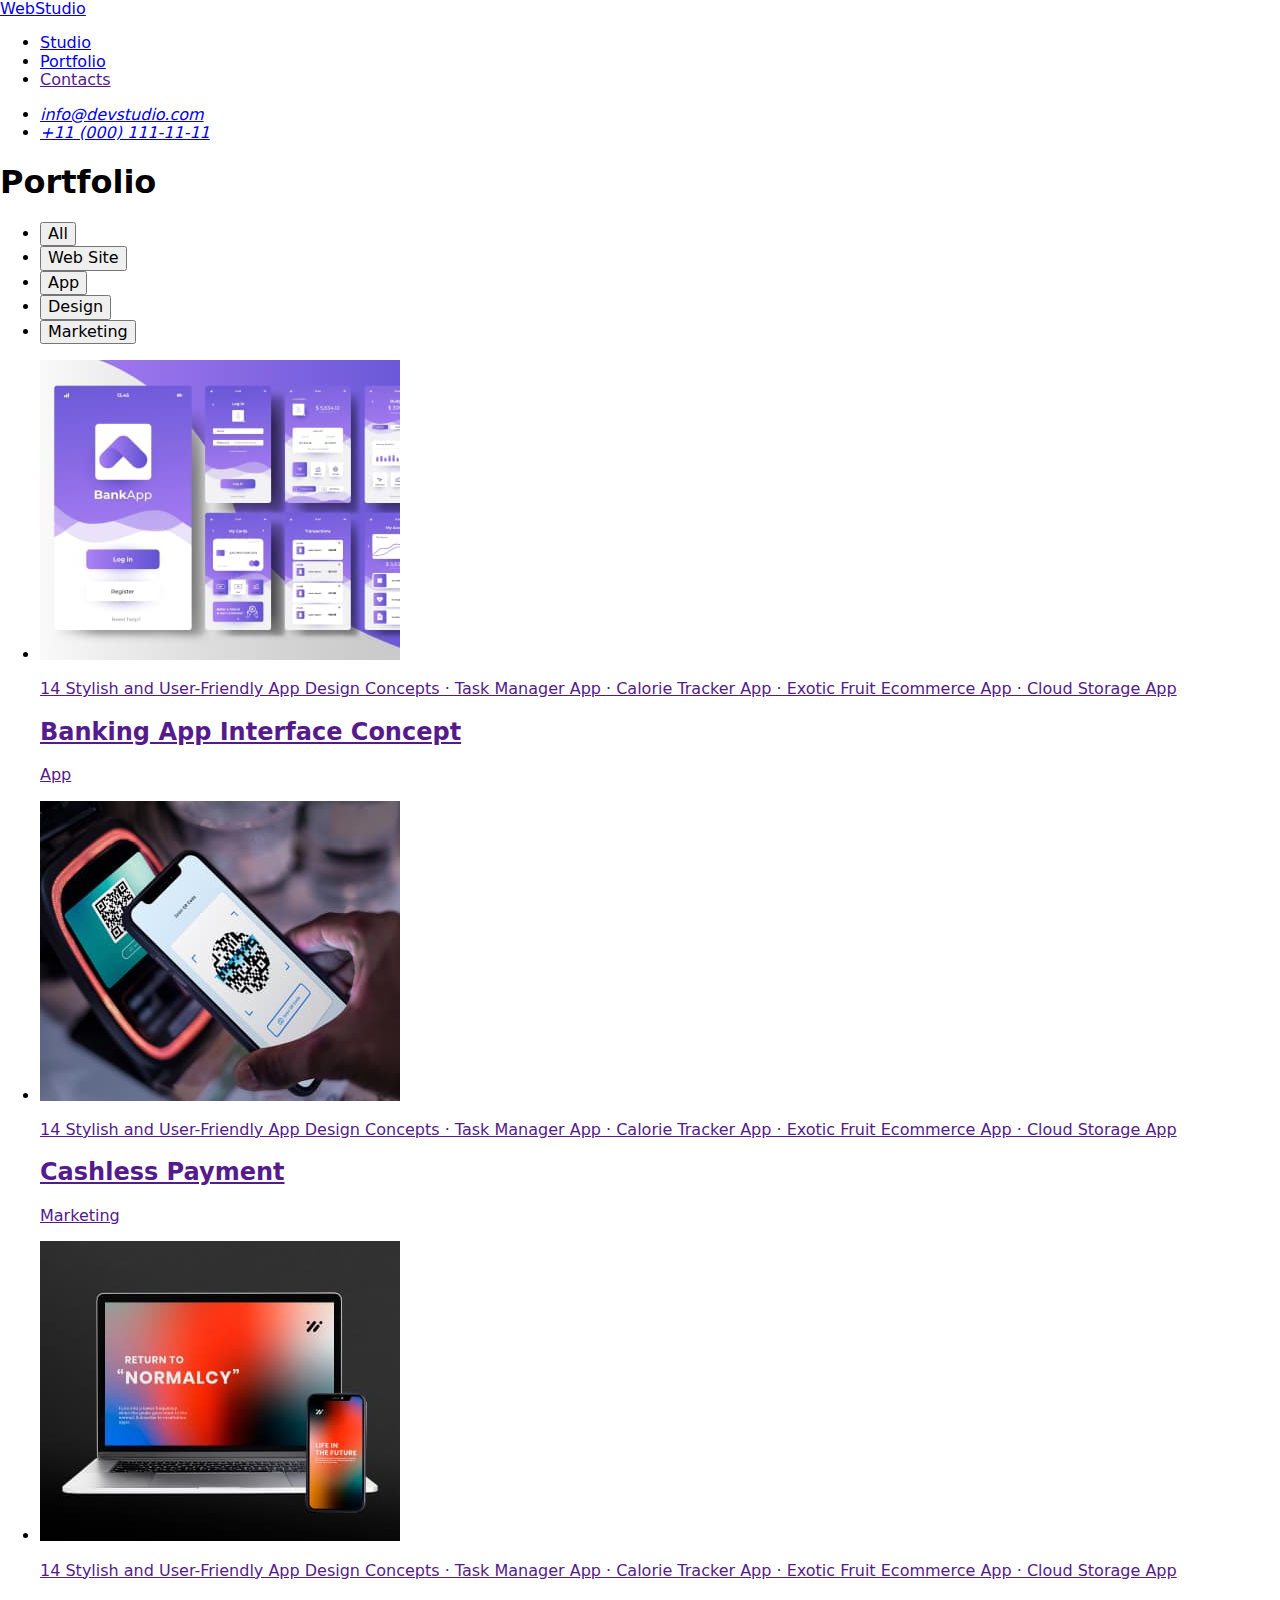
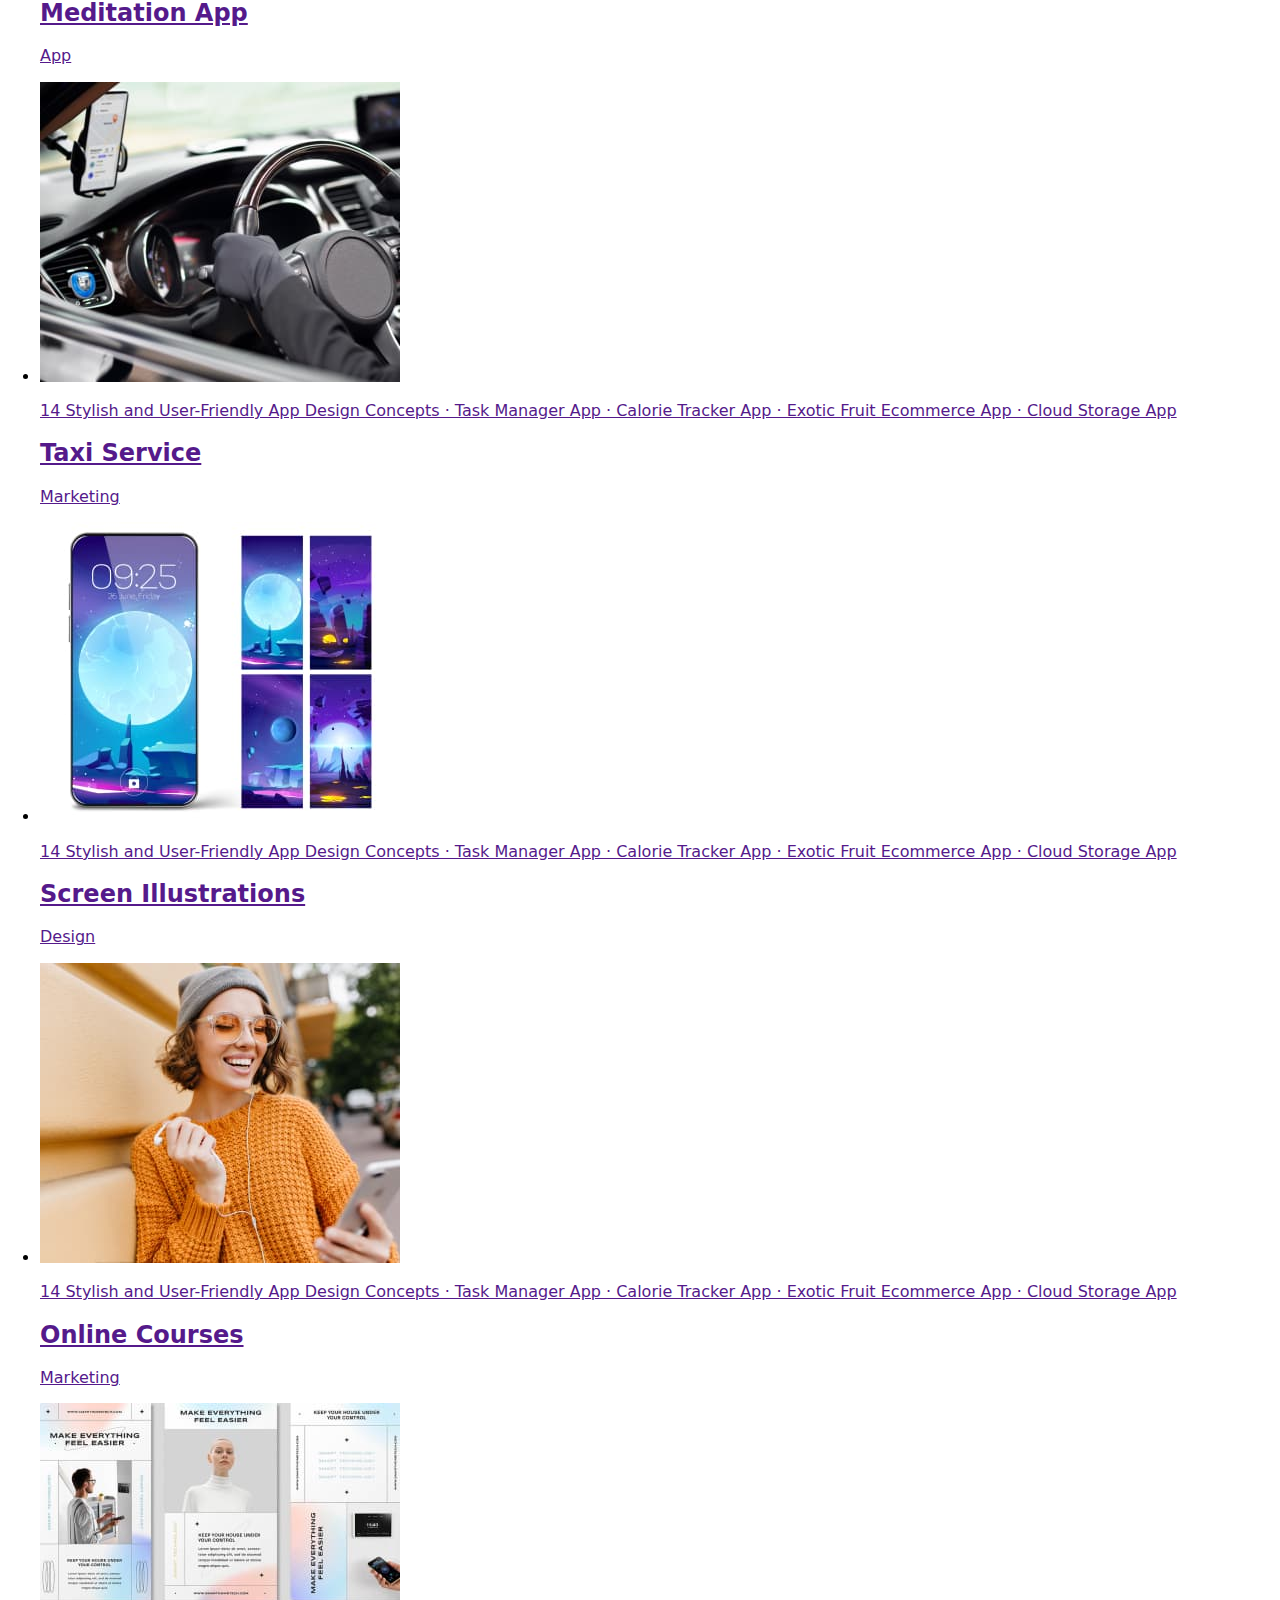
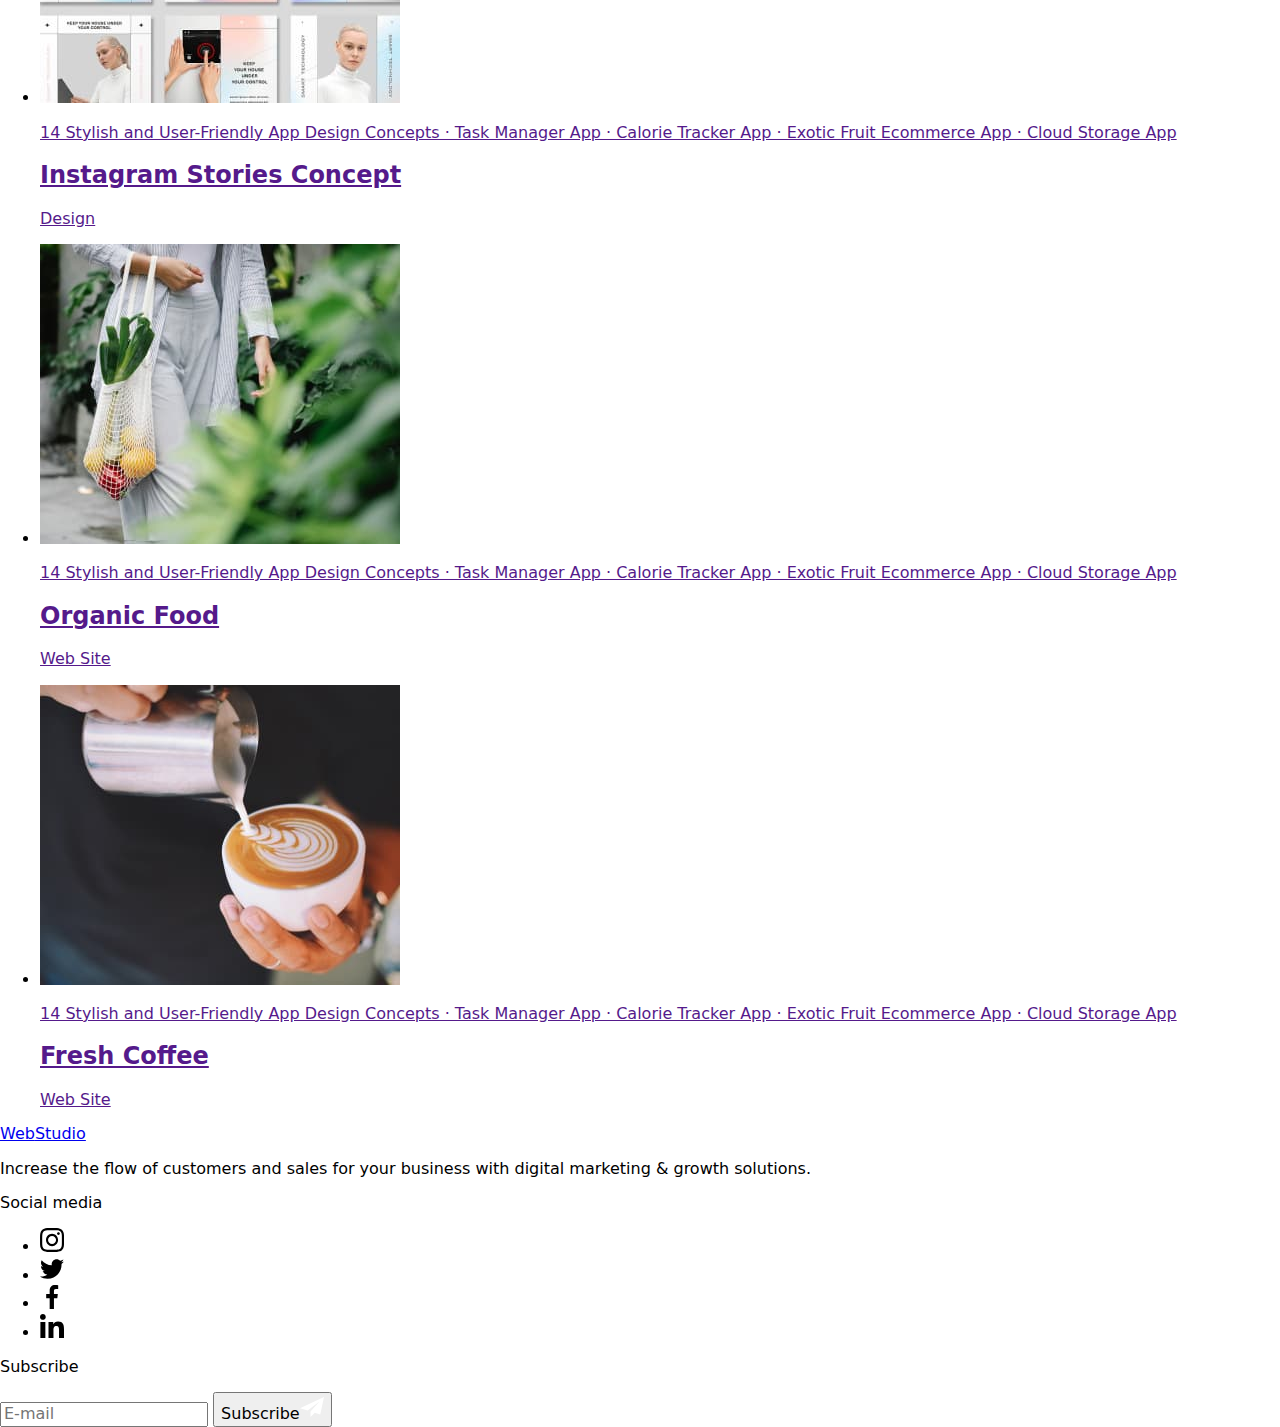
==== portfolio.html @ 7d91e95f "перенесено розмітку, стилі" ====
<!DOCTYPE html>
<html lang="en">

<head>
    <meta charset="UTF-8">
    <meta http-equiv="X-UA-Compatible" content="IE=edge">
    <meta name="viewport" content="width=device-width, initial-scale=1.0">
    <title>portfolio</title>
    <link rel="preconnect" href="https://fonts.googleapis.com">
    <link rel="preconnect" href="https://fonts.gstatic.com" crossorigin>
    <link href="https://fonts.googleapis.com/css2?family=Raleway:wght@800&family=Roboto:wght@400;500;700&display=swap"
        rel="stylesheet">
    <link rel="stylesheet"
        href="https://cdnjs.cloudflare.com/ajax/libs/modern-normalize/1.1.0/modern-normalize.min.css">
    <link rel="stylesheet" href="./css/styles.css">
</head>

<body>
    <header class="header">
        <div class="container-header container">
            <nav class="nav">
                <a class="logo link" href="./index.html">Web<span class="stud">Studio</span></a>
                <ul class="menu list">
                    <li class="menu-item">
                        <a class="menu-link link" href="./index.html">Studio</a>
                    </li>
                    <li class="menu-item">
                        <a class="menu-link menu-link-action link" href="./portfolio.html">Portfolio</a>
                    </li>
                    <li class="menu-item">
                        <a class="menu-link link" href="">Contacts</a>
                    </li>
                </ul>
            </nav>
            <address class="info">
                <ul class="info-container list">
                    <li class="info-address">
                        <a class="link-info link" href="mailto:info@devstudio.com">info@devstudio.com</a>
                    </li>
                    <li class="info-address">
                        <a class="link-info link" href="tel:+110001111111">+11 (000) 111-11-11</a>
                    </li>
                </ul>
            </address>
        </div>
    </header>
    <main>
        <section class="portfolio">
            <div class="container">
                <h1 class="visually-hidden">Portfolio</h1>
                <ul class="button-container list">
                    <li><button class="button" type="button">All</button></li>
                    <li><button class="button" type="button">Web Site</button></li>
                    <li><button class="button" type="button">App</button></li>
                    <li><button class="button" type="button">Design</button></li>
                    <li><button class="button" type="button">Marketing</button></li>
                </ul>
                <ul class="portfolio-list list">
                    <li class="portfolio-item">
                        <a class="portfolio-link link" href="">
                            <div class="portfolio-img">
                                <img src="./images/photo/photo1.jpg" alt="bank application photo." width="360"
                                    height="300">
                                <p class="overlay">14 Stylish and User-Friendly App Design Concepts · Task Manager App ·
                                    Calorie Tracker App · Exotic Fruit Ecommerce App · Cloud Storage App</p>
                            </div>
                            <div class="card-portfolio">
                                <h2 class="portfolio-title">Banking App Interface Concept</h2>
                                <p class="portfolio-text">App</p>
                            </div>
                        </a>
                    </li>
                    <li class="portfolio-item">
                        <a class="portfolio-link link" href="">
                            <div class="portfolio-img">
                                <img src="./images/photo/photo2.jpg" alt="scanning a QR code on a smartphone."
                                    width="360" height="300">
                                <p class="overlay">14 Stylish and User-Friendly App Design Concepts · Task Manager App ·
                                    Calorie Tracker App · Exotic Fruit Ecommerce App · Cloud Storage App</p>
                            </div>
                            <div class="card-portfolio">
                                <h2 class="portfolio-title">Cashless Payment</h2>
                                <p class="portfolio-text">Marketing</p>
                            </div>
                        </a>
                    </li>
                    <li class="portfolio-item">
                        <a class="portfolio-link link" href="">
                            <div class="portfolio-img">
                                <img src="./images/photo/photo3.jpg" alt="application for smartphone and laptop."
                                    width="360" height="300">
                                <p class="overlay">14 Stylish and User-Friendly App Design Concepts · Task Manager App ·
                                    Calorie Tracker App · Exotic Fruit Ecommerce App · Cloud Storage App</p>
                            </div>
                            <div class="card-portfolio">
                                <h2 class="portfolio-title">Meditation App</h2>
                                <p class="portfolio-text">App</p>
                            </div>
                        </a>
                    </li>
                    <li class="portfolio-item">
                        <a class="portfolio-link link" href="">
                            <div class="portfolio-img">
                                <img src="./images/photo/photo4.jpg" alt="car panel." width="360" height="300">
                                <p class="overlay">14 Stylish and User-Friendly App Design Concepts · Task Manager
                                    App · Calorie Tracker App · Exotic Fruit Ecommerce App · Cloud Storage App</p>
                            </div>
                            <div class="card-portfolio">
                                <h2 class="portfolio-title">Taxi Service</h2>
                                <p class="portfolio-text">Marketing</p>
                            </div>
                        </a>
                    </li>
                    <li class="portfolio-item">
                        <a class="portfolio-link link" href="">
                            <div class="portfolio-img">
                                <img src="./images/photo/photo5.jpg" alt="smartphone screen saver photo." width="360"
                                    height="300">
                                <p class="overlay">14 Stylish and User-Friendly App Design Concepts · Task
                                    Manager App · Calorie Tracker App · Exotic Fruit Ecommerce App · Cloud
                                    Storage App</p>
                            </div>
                            <div class="card-portfolio">
                                <h2 class="portfolio-title">Screen Illustrations</h2>
                                <p class="portfolio-text">Design</p>
                            </div>
                        </a>
                    </li>
                    <li class="portfolio-item">
                        <a class="portfolio-link link" href="">
                            <div class="portfolio-img">
                                <img src="./images/photo/photo6.jpg" alt="smiling girl in a yellow sweater." width="360"
                                    height="300">
                                <p class="overlay">14 Stylish and User-Friendly App Design Concepts · Task
                                    Manager App · Calorie Tracker App · Exotic Fruit Ecommerce App · Cloud
                                    Storage App</p>
                            </div>
                            <div class="card-portfolio">
                                <h2 class="portfolio-title">Online Courses</h2>
                                <p class="portfolio-text">Marketing</p>
                            </div>
                        </a>
                    </li>
                    <li class="portfolio-item">
                        <a class="portfolio-link link" href="">
                            <div class="portfolio-img">
                                <img src="./images/photo/photo7.jpg" alt="photos of pages from Instagram." width="360"
                                    height="300">
                                <p class="overlay">14 Stylish and User-Friendly App Design Concepts ·
                                    Task Manager App · Calorie Tracker App · Exotic Fruit Ecommerce App
                                    · Cloud Storage App</p>
                            </div>
                            <div class="card-portfolio">
                                <h2 class="portfolio-title">Instagram Stories Concept</h2>
                                <p class="portfolio-text">Design</p>
                            </div>
                        </a>
                    </li>
                    <li class="portfolio-item">
                        <a class="portfolio-link link" href="">
                            <div class="portfolio-img">
                                <img src="./images/photo/photo8.jpg"
                                    alt="a net with organic food products in a woman's hand." width="360" height="300">
                                <p class="overlay">14 Stylish and User-Friendly App Design Concepts
                                    · Task Manager App · Calorie Tracker App · Exotic Fruit
                                    Ecommerce App · Cloud Storage App</p>
                            </div>
                            <div class="card-portfolio">
                                <h2 class="portfolio-title">Organic Food</h2>
                                <p class="portfolio-text">Web Site</p>
                            </div>
                        </a>
                    </li>
                    <li class="portfolio-item">
                        <a class="portfolio-link link" href="">
                            <div class="portfolio-img">
                                <img src="./images/photo/photo9.jpg" alt="coffee with cream." width="360" height="300">
                                <p class="overlay">14 Stylish and User-Friendly App Design
                                    Concepts · Task Manager App · Calorie Tracker App · Exotic
                                    Fruit Ecommerce App · Cloud Storage App</p>
                            </div>
                            <div class="card-portfolio">
                                <h2 class="portfolio-title">Fresh Coffee</h2>
                                <p class="portfolio-text">Web Site</p>
                            </div>
                        </a>
                    </li>
                </ul>
            </div>
        </section>
    </main>
    <footer class="footer">
        <div class="container logo-social-footer">
            <div class="container-logo-footer">
                <a class="logo-footer link" href="./index.html">Web<span class="accent">Studio</span></a>
                <p class="footer-text">Increase the flow of customers and sales for your business with digital
                    marketing
                    &
                    growth solutions.</p>

            </div>
            <div class="container-social-footer">
                <p class="footer-text-media">Social media</p>
                <ul class="social-list list">
                    <li class="social-item">
                        <a class="social-link footer-social-link" href="">
                            <svg class="social-icon" width="24" height="24">
                                <use href="./images/icons.svg#icon-instagram"></use>
                            </svg>
                        </a>
                    </li>
                    <li class="social-item">
                        <a class="social-link footer-social-link" href="">
                            <svg class="social-icon" width="24" height="24">
                                <use href="./images/icons.svg#icon-twitter"></use>
                            </svg>
                        </a>
                    </li>
                    <li class="social-item">
                        <a class="social-link footer-social-link" href="">
                            <svg class="social-icon" width="24" height="24">
                                <use href="./images/icons.svg#icon-facebook"></use>
                            </svg>
                        </a>
                    </li>
                    <li class="social-item">
                        <a class="social-link footer-social-link" href="">
                            <svg class="social-icon" width="24" height="24">
                                <use href="./images/icons.svg#icon-linkedin"></use>
                            </svg>
                        </a>
                    </li>
                </ul>
            </div>
            <div class="footer-form-container">
                <p class="footer-form-text">Subscribe</p>
                <form class="footer-form">
                    <label class="footer-form-field">
                        <input name="email" type="email" class="footer-form-input" placeholder="E-mail" required
                            pattern="">
                    </label>
                    <button class="button-footer-submit" type="submit">Subscribe<svg class="button-footer-submit-icon"
                            width="24" height="24">
                            <use href="./images/icons.svg#icon-frame"></use>
                        </svg></button>
                </form>
            </div>

        </div>
    </footer>
</body>

</html>
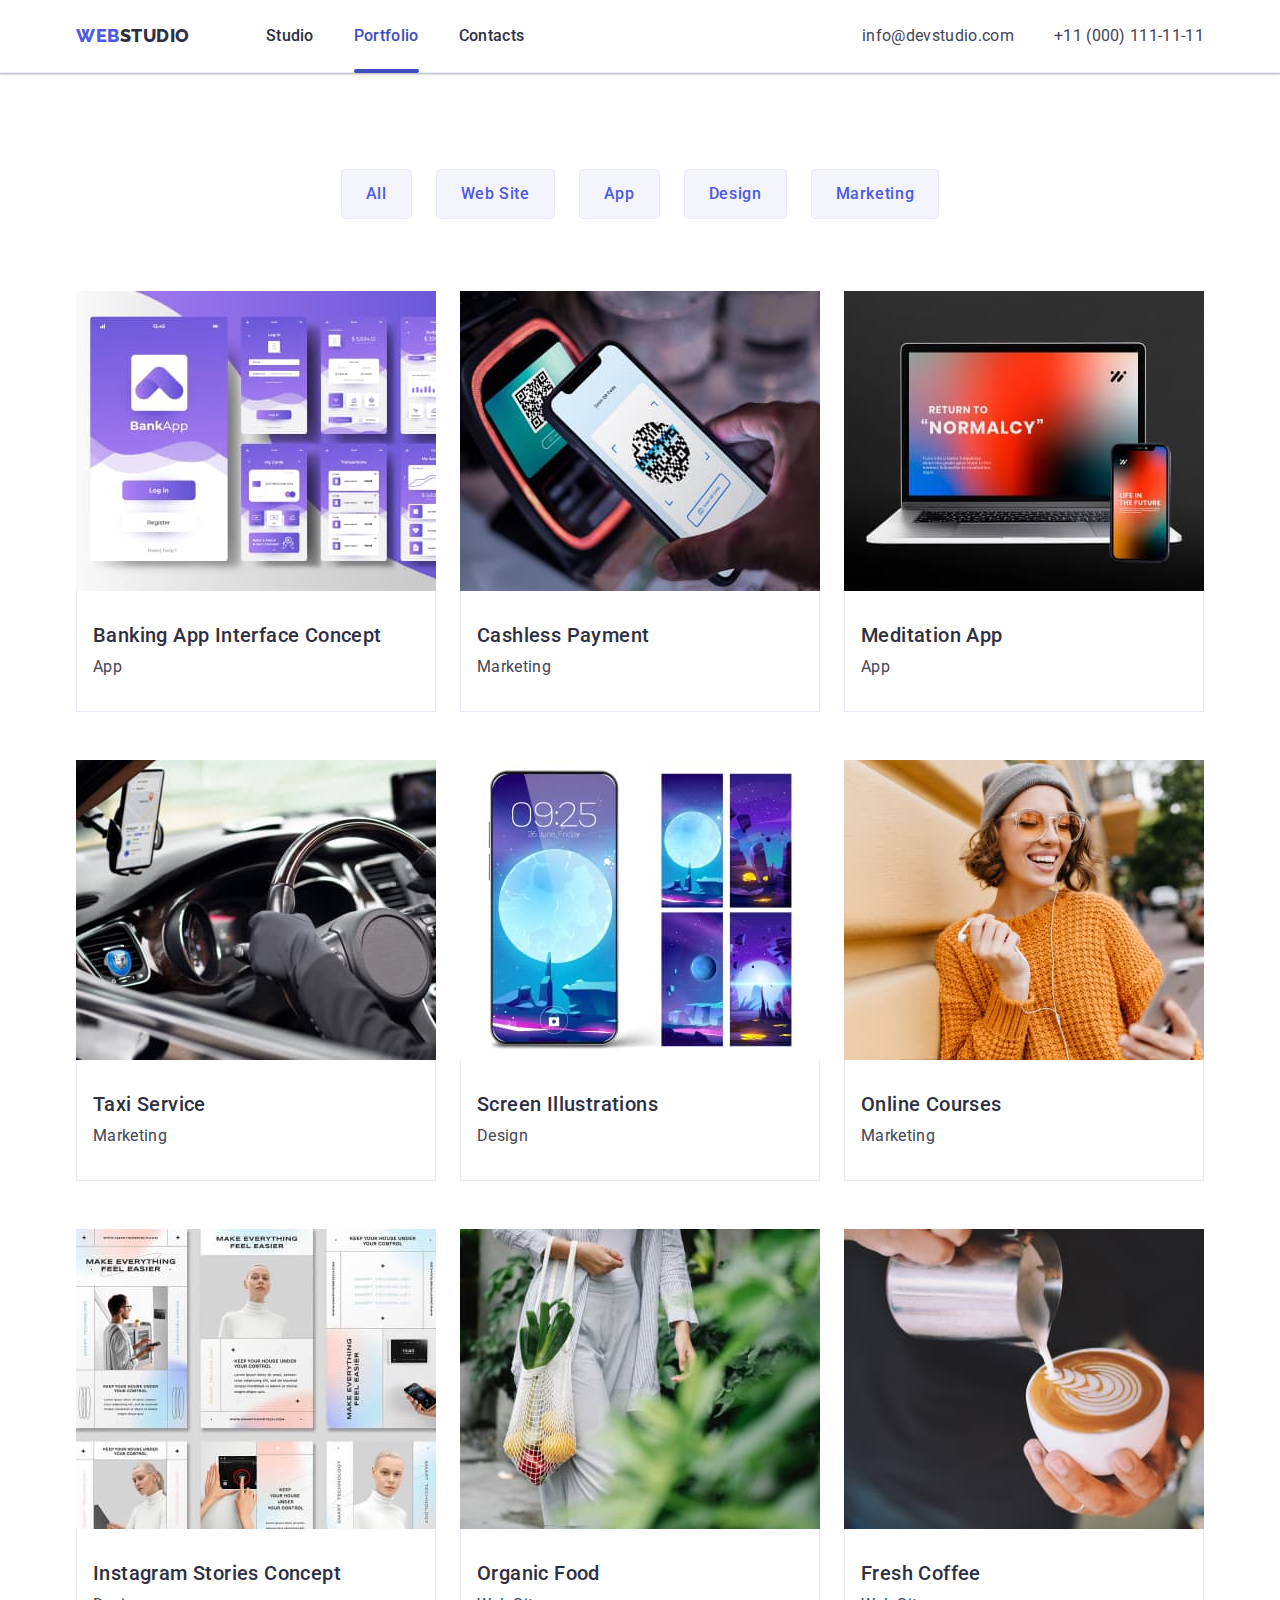
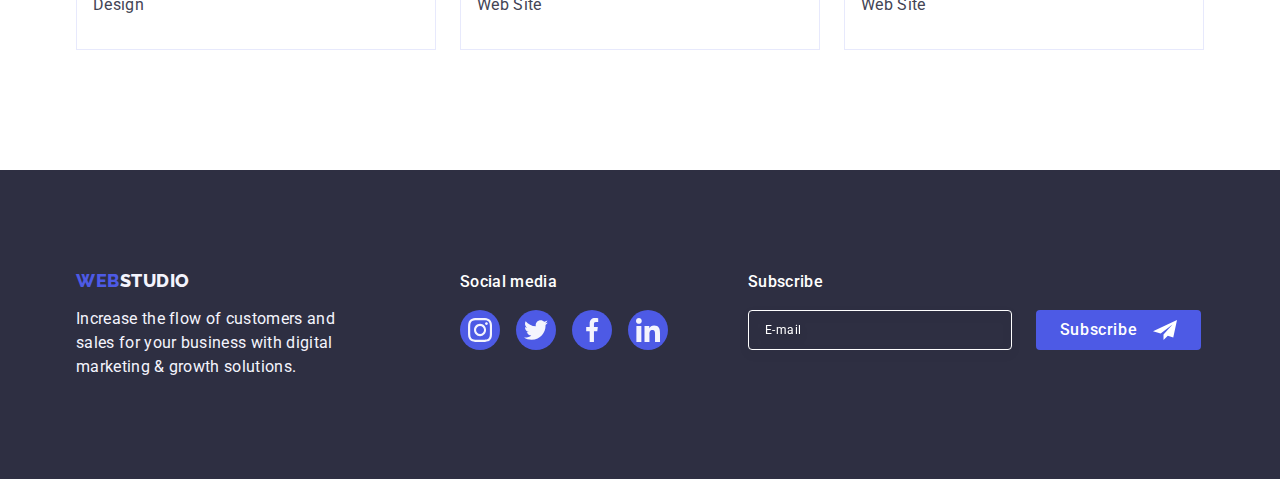
==== commit f877b3ca: "змінено стилі, розмітку модальног вікна" ====
--- a/portfolio.html
+++ b/portfolio.html
@@ -18,30 +18,84 @@
 <body>
     <header class="header">
         <div class="container-header container">
+            <a class="logo link" href="./index.html">Web<span class="stud">Studio</span></a>
             <nav class="nav">
-                <a class="logo link" href="./index.html">Web<span class="stud">Studio</span></a>
                 <ul class="menu list">
-                    <li class="menu-item">
-                        <a class="menu-link link" href="./index.html">Studio</a>
-                    </li>
-                    <li class="menu-item">
-                        <a class="menu-link menu-link-action link" href="./portfolio.html">Portfolio</a>
-                    </li>
-                    <li class="menu-item">
-                        <a class="menu-link link" href="">Contacts</a>
-                    </li>
+                    <li class="menu-item"><a class="menu-link link" href="./index.html">Studio</a></li>
+                    <li class="menu-item"><a class="menu-link link  menu-link-action" href="./portfolio.html">Portfolio</a></li>
+                    <li class="menu-item"><a class="menu-link link" href="">Contacts</a></li>
                 </ul>
             </nav>
             <address class="info">
                 <ul class="info-container list">
-                    <li class="info-address">
-                        <a class="link-info link" href="mailto:info@devstudio.com">info@devstudio.com</a>
-                    </li>
-                    <li class="info-address">
-                        <a class="link-info link" href="tel:+110001111111">+11 (000) 111-11-11</a>
+                    <li class="info-address"><a class="link-info link"
+                            href="mailto:info@devstudio.com">info@devstudio.com</a></li>
+                    <li class="info-address"><a class="link-info link" href="tel:+110001111111">+11 (000) 111-11-11</a>
                     </li>
                 </ul>
             </address>
+            <button class="modal-header-button" type="button" data-menu-open><svg class="modal-header-icon" width="32"
+                    height="22">
+                    <use href="./images/icons.svg#icon-burger"></use>
+                </svg></button>
+        </div>
+        <div class="mobile-menu" data-menu>
+            <div class="container mobile-container">
+                <button type="button" class="mobile-icon-button" data-menu-close><svg class="mobile-icon" width="8"
+                        height="8">
+                        <use class="mobile-icon-close" href="./images/icons.svg#icon-close-black"></use>
+                    </svg></button>
+    
+                <ul class="mobile-list-menu list">
+                    <li class="mobile-menu-item"><a class="mobile-menu-link mobile-menu-link-action link"
+                            href="./index.html">Studio</a>
+                    </li>
+                    <li class="mobile-menu-item"><a class="mobile-menu-link link" href="./portfolio.html">Portfolio</a></li>
+                    <li class="mobile-menu-item"><a class="mobile-menu-link link" href="">Contacts</a></li>
+                </ul>
+    
+                <div class="mobile-social-container">
+                    <ul class="mobile-info-container list">
+                        <li class="mobile-info-address"><a class="mobile-link-tel link" href="tel:+110001111111">+11 (000)
+                                111-11-11</a>
+                        </li>
+                        <li class="mobile-info-address"><a class="mobile-link-info link"
+                                href="mailto:info@devstudio.com">info@devstudio.com</a></li>
+                    </ul>
+                    <ul class="mobile-social list">
+                        <li class="social-item">
+                            <a class="social-link social-link-taem" href="">
+                                <svg class="social-icon" width="16" height="16">
+                                    <use href="./images/icons.svg#icon-instagram"></use>
+                                </svg>
+                            </a>
+                        </li>
+                        <li class="social-item">
+                            <a class="social-link social-link-taem" href="">
+                                <svg class="social-icon" width="16" height="16">
+                                    <use href="./images/icons.svg#icon-twitter"></use>
+                                </svg>
+                            </a>
+                        </li>
+                        <li class="social-item">
+                            <a class="social-link social-link-taem" href="">
+                                <svg class="social-icon" width="16" height="16">
+                                    <use href="./images/icons.svg#icon-facebook"></use>
+                                </svg>
+                            </a>
+                        </li>
+                        <li class="social-item">
+                            <a class="social-link social-link-taem" href="">
+                                <svg class="social-icon" width="16" height="16">
+                                    <use href="./images/icons.svg#icon-linkedin"></use>
+                                </svg>
+                            </a>
+                        </li>
+                    </ul>
+    
+                </div>
+    
+            </div>
         </div>
     </header>
     <main>
@@ -189,65 +243,61 @@
             </div>
         </section>
     </main>
-    <footer class="footer">
-        <div class="container logo-social-footer">
-            <div class="container-logo-footer">
-                <a class="logo-footer link" href="./index.html">Web<span class="accent">Studio</span></a>
-                <p class="footer-text">Increase the flow of customers and sales for your business with digital
-                    marketing
-                    &
-                    growth solutions.</p>
+<footer class="footer">
+    <div class="container logo-social-footer">
+        <div class="container-logo-footer">
+            <a class="logo-footer link" href="./index.html">Web<span class="accent">Studio</span></a>
+            <p class="footer-text">Increase the flow of customers and sales for your business with digital marketing &
+                growth solutions.</p>
 
-            </div>
-            <div class="container-social-footer">
-                <p class="footer-text-media">Social media</p>
-                <ul class="social-list list">
-                    <li class="social-item">
-                        <a class="social-link footer-social-link" href="">
-                            <svg class="social-icon" width="24" height="24">
-                                <use href="./images/icons.svg#icon-instagram"></use>
-                            </svg>
-                        </a>
-                    </li>
-                    <li class="social-item">
-                        <a class="social-link footer-social-link" href="">
-                            <svg class="social-icon" width="24" height="24">
-                                <use href="./images/icons.svg#icon-twitter"></use>
-                            </svg>
-                        </a>
-                    </li>
-                    <li class="social-item">
-                        <a class="social-link footer-social-link" href="">
-                            <svg class="social-icon" width="24" height="24">
-                                <use href="./images/icons.svg#icon-facebook"></use>
-                            </svg>
-                        </a>
-                    </li>
-                    <li class="social-item">
-                        <a class="social-link footer-social-link" href="">
-                            <svg class="social-icon" width="24" height="24">
-                                <use href="./images/icons.svg#icon-linkedin"></use>
-                            </svg>
-                        </a>
-                    </li>
-                </ul>
-            </div>
-            <div class="footer-form-container">
-                <p class="footer-form-text">Subscribe</p>
-                <form class="footer-form">
-                    <label class="footer-form-field">
-                        <input name="email" type="email" class="footer-form-input" placeholder="E-mail" required
-                            pattern="">
-                    </label>
-                    <button class="button-footer-submit" type="submit">Subscribe<svg class="button-footer-submit-icon"
-                            width="24" height="24">
-                            <use href="./images/icons.svg#icon-frame"></use>
-                        </svg></button>
-                </form>
-            </div>
-
-        </div>
-    </footer>
+        </div>
+        <div class="container-social-footer">
+            <p class="footer-text-media">Social media</p>
+            <ul class="footer-social-list list">
+                <li class="social-item">
+                    <a class="social-link footer-social-link" href="">
+                        <svg class="social-icon" width="24" height="24">
+                            <use href="./images/icons.svg#icon-instagram"></use>
+                        </svg>
+                    </a>
+                </li>
+                <li class="social-item">
+                    <a class="social-link footer-social-link" href="">
+                        <svg class="social-icon" width="24" height="24">
+                            <use href="./images/icons.svg#icon-twitter"></use>
+                        </svg>
+                    </a>
+                </li>
+                <li class="social-item">
+                    <a class="social-link footer-social-link" href="">
+                        <svg class="social-icon" width="24" height="24">
+                            <use href="./images/icons.svg#icon-facebook"></use>
+                        </svg>
+                    </a>
+                </li>
+                <li class="social-item">
+                    <a class="social-link footer-social-link" href="">
+                        <svg class="social-icon" width="24" height="24">
+                            <use href="./images/icons.svg#icon-linkedin"></use>
+                        </svg>
+                    </a>
+                </li>
+            </ul>
+        </div>
+        <div class="footer-form-container">
+            <p class="footer-form-text">Subscribe</p>
+            <form class="footer-form">
+                <label class="footer-form-field">
+                    <input name="email" type="email" class="footer-form-input" placeholder="E-mail" required pattern="">
+                </label>
+                <button class="button-footer-submit" type="submit">Subscribe<svg class="button-footer-submit-icon"
+                        width="24" height="24">
+                        <use href="./images/icons.svg#icon-frame"></use>
+                    </svg></button>
+            </form>
+        </div>
+    </div>
+</footer>
 </body>
 
 </html>--- a/css/styles.css
+++ b/css/styles.css
@@ -0,0 +1,1179 @@
+:root {
+    --color-primary: #434455;
+    --color-secondary: #2E2F42;
+    --color-action: #4D5AE5;
+    --color-hero: #ffffff;
+    --color-light: #F4F4FD;
+    --color-textarea: #000000;
+    --background-hero: #2E2F42;
+    --background-primary: #ffffff;
+    --background-secondary: #F4F4FD;
+    --background-button: #404BBF;
+    --color-border: #E7E9FC;
+    --color-border-icon: #8E8F99;
+    --background-icon: #31D0AA;
+    --background-modal: #FCFCFC;
+    --background-modal-button: #E7E9FC;
+    --transition-dur-func: 250ms cubic-bezier(0.4, 0, 0.2, 1);
+}
+body {
+    background-color: var(--background-primary);
+    color: var(--color-primary);
+    font-family: "Roboto", sans-serif;
+}
+.list {
+    list-style: none;
+    margin-top: 0;
+    margin-bottom: 0;
+    padding-left: 0;
+}
+.link {
+    text-decoration: none;
+}
+h1,
+h2,
+h3,
+h4,
+h5,
+h6,
+p {
+    margin-top: 0;
+    margin-bottom: 0;
+}
+ul,
+ol {
+    margin-top: 0;
+    margin-bottom: 0;
+    padding-left: 0;
+}
+button {
+    cursor: pointer;
+}
+
+img {
+    display: block;
+}
+.container {
+    width: 100%;
+    padding-left: 15px;
+    padding-right: 15px;
+}
+/*  HEADER MOBILE  */
+.header {
+    padding: 24px 0;
+}
+.logo {
+    color: var(--color-action);
+    font-family: 'Raleway', sans-serif;
+    font-weight: 800;
+    font-size: 18px;
+    line-height: 1.17;
+    letter-spacing: 0.03em;
+    text-transform: uppercase;
+}
+.stud {
+    color: var(--color-secondary);
+}
+.container-header {
+    display: flex;
+    align-items: center;
+    justify-content: space-between;
+}
+.social {
+    display: flex;
+    justify-content: center;
+    gap: 24px;
+}
+.social-item {
+    width: 40px;
+    height: 40px;
+}
+.social-link {
+    display: flex;
+    align-items: center;
+    justify-content: center;
+    border-radius: 50%;
+    background-color: var(--color-action);
+    width: 100%;
+    height: 100%;
+    transition: background-color var(--transition-dur-func);
+}
+.social-link-taem:hover,
+.social-link-taem:focus {
+    background-color: var(--background-button);
+}
+.social-icon {
+    fill: var(--color-light);
+}
+
+/*     SECTION HERO  MOBILE   */
+.hero-container {
+    margin-left: auto;
+    margin-right: auto;
+    max-width: 1440px;
+    padding-top: 112px;
+    padding-bottom: 112px;
+    text-align: center;
+    background-image: linear-gradient(rgba(46, 47, 66, 0.7),
+            rgba(46, 47, 66, 0.7)), url('../images/photo-mobile-bg/dark-bg-mobile.jpg');
+    background-repeat: no-repeat;
+    background-position: center;
+    background-size: cover;
+    background-color: var(--background-hero);
+}
+.hero-title {
+    max-width: 320px;
+    margin-bottom: 72px;
+    margin-left: auto;
+    margin-right: auto;
+    color: var(--color-hero);
+    font-weight: 700;
+    font-size: 36px;
+    line-height: 1.11;
+    letter-spacing: 0.02em;
+    text-transform: capitalize;
+}
+.button-hero {
+    display: block;
+    min-width: 169px;
+    height: 56px;
+    margin-left: auto;
+    margin-right: auto;
+    border: none;
+    border-radius: 4px;
+    padding: 16px 32px;
+    transition: background-color var(--transition-dur-func);
+    color: var(--color-hero);
+    background-color: var(--color-action);
+    box-shadow: 0px 4px 4px rgba(0, 0, 0, 0.15);
+    font-family: "Roboto", sans-serif;
+    font-weight: 500;
+    font-size: 16px;
+    line-height: 1.5;
+    letter-spacing: 0.04em;
+    text-align: center;
+}
+.button-hero:hover,
+.button-hero:focus {
+    background-color: var(--background-button);
+}
+/*  SECTION  ADVANTAGES MOBILE */
+.visually-hidden {
+    position: absolute;
+    width: 1px;
+    height: 1px;
+    margin: -1px;
+    border: 0;
+    padding: 0;
+    white-space: nowrap;
+    clip-path: inset(100%);
+    clip: rect(0 0 0 0);
+    overflow: hidden;
+}
+.advantages {
+    padding-top: 96px;
+    padding-bottom: 96px;
+}
+.title {
+    margin-bottom: 8px;
+    color: var(--color-secondary);
+    font-weight: 700;
+    font-size: 36px;
+    line-height: 1.11;
+    letter-spacing: 0.02em;
+    text-transform: capitalize;
+    text-align: center;
+}
+.text {
+    font-weight: 500;
+    letter-spacing: 0.02em;
+    line-height: 1.5;
+}
+.advantages-item:not(:last-child) {
+    margin-bottom: 72px;
+}
+/* SECTION TEAM  MOBILE*/
+.team {
+    padding-top: 96px;
+    padding-bottom: 96px;
+    background-color: var(--background-secondary);
+}
+.team-list {
+    display: flex;
+    flex-direction: column;
+    align-items: center;
+    gap: 72px;
+}
+.team-img {
+    text-align: center;
+    background-color: var(--background-primary);
+    border-radius: 0px 0px 4px 4px;
+    box-shadow: 0px 1px 6px rgba(46, 47, 66, 0.08),
+        0px 1px 1px rgba(46, 47, 66, 0.16),
+        0px 2px 1px rgba(46, 47, 66, 0.08);
+}
+.team-title {
+    margin-bottom: 72px;
+    color: var(--color-secondary);
+    font-weight: 700;
+    font-size: 36px;
+    line-height: 1.11;
+    letter-spacing: 0.02em;
+    text-align: center;
+    text-transform: capitalize;
+}
+.name-speciality {
+    padding: 32px 0;
+}
+.name {
+    margin-bottom: 8px;
+    color: var(--color-secondary);
+    font-weight: 500;
+    font-size: 20px;
+    line-height: 1.2;
+    letter-spacing: 0.02em;
+    text-align: center;
+}
+.speciality {
+    margin-bottom: 8px;
+    text-align: center;
+    letter-spacing: 0.02em;
+    line-height: 1.5;
+}
+/*customers  MOBILE*/
+.customers {
+    padding-top: 96px;
+    padding-bottom: 96px;
+}
+.customers-title {
+    margin-bottom: 72px;
+    color: var(--color-secondary);
+    font-weight: 700;
+    font-size: 36px;
+    line-height: 1.1;
+    text-align: center;
+    letter-spacing: 0.02em;
+    text-transform: capitalize;
+}
+.customers-list {
+    display: flex;
+    column-gap: 16px;
+    row-gap: 72px;
+    flex-wrap: wrap;
+}
+.customers-item {
+    width: calc((100% - 16px) / 2);
+    height: 88px;
+}
+.customers-link {
+    display: flex;
+    align-items: center;
+    justify-content: center;
+    width: 100%;
+    height: 100%;
+    border: 1px solid var(--color-border-icon);
+    border-radius: 4px;
+    color: var(--color-border-icon);
+    transition: border-color var(--transition-dur-func),
+        color var(--transition-dur-func);
+}
+.customers-link:hover,
+.customers-link:focus {
+    border: 1px solid var(--background-button);
+    color: var(--background-button);
+}
+.customers-logo {
+    fill: currentColor;
+}
+/*footer  MOBILE*/
+.footer {
+    padding-top: 96px;
+    padding-bottom: 96px;
+    background-color: var(--background-hero);
+}
+.container-logo-footer {
+    margin-bottom: 72px;
+}
+.logo-footer {
+    display: block;
+    text-align: center;
+    margin-bottom: 16px;
+    color: var(--color-action);
+    font-family: 'Raleway', sans-serif;
+    font-weight: 800;
+    font-size: 18px;
+    line-height: 1.17;
+    letter-spacing: 0.03em;
+    text-transform: uppercase;
+}
+.accent {
+    color: var(--color-light);
+}
+.footer-text {
+
+    margin-left: auto;
+    margin-right: auto;
+    width: 264px;
+    color: var(--color-light);
+    line-height: 1.5;
+    letter-spacing: 0.02em;
+}
+.container-social-footer {
+    margin-bottom: 72px;
+}
+.footer-text-media {
+    margin-bottom: 16px;
+    color: var(--color-hero);
+    text-align: center;
+    font-weight: 500;
+    font-size: 16px;
+    line-height: 1.5;
+    letter-spacing: 0.02em;
+}
+.footer-social-list {
+    display: flex;
+    justify-content: center;
+    gap: 16px;
+}
+.footer-social-link {
+    transition: background-color var(--transition-dur-func);
+}
+.footer-social-link:hover,
+.footer-social-link:focus {
+    background-color: var(--background-icon);
+}
+.footer-form-text {
+    text-align: center;
+    font-weight: 500;
+    font-size: 16px;
+    line-height: 1.5;
+    letter-spacing: 0.02em;
+    color: var(--color-hero);
+    margin-bottom: 16px;
+}
+.footer-form-input {
+    font-size: 12px;
+    line-height: 1.5;
+    letter-spacing: 0.04em;
+    border: 1px solid var(--background-primary);
+    filter: drop-shadow(0px 4px 4px rgba(0, 0, 0, 0.15));
+    border-radius: 4px;
+    width: 100%;
+    height: 40px;
+    padding-left: 16px;
+    background-color: transparent;
+    color: var(--color-hero);
+}
+.footer-form-input::placeholder {
+    color: var(--color-hero);
+}
+.button-footer-submit {
+    margin-top: 16px;
+    margin-left: auto;
+    margin-right: auto;
+    padding: 0;
+    display: flex;
+    align-items: center;
+    justify-content: center;
+    min-width: 165px;
+    height: 40px;
+    font-family: "Roboto", sans-serif;
+    font-weight: 500;
+    font-size: 16px;
+    line-height: 1.5;
+    letter-spacing: 0.04em;
+    color: var(--color-hero);
+    background: var(--color-action);
+    border-radius: 4px;
+    border: none;
+    transition: background-color var(--transition-dur-func);
+}
+.button-footer-submit-icon {
+    margin-left: 16px;
+}
+.button-footer-submit:hover,
+.button-footer-submit:focus {
+    background-color: var(--background-button);
+}
+
+/*MODAL_WINDOW*/
+
+.backdrop {
+    position: fixed;
+    z-index: 100;
+    top: 0;
+    left: 0;
+    width: 100%;
+    height: 100%;
+    background-color: rgba(46, 47, 66, 0.4);
+    transition: opacity var(--transition-dur-func), visibility var(--transition-dur-func);
+}
+
+.is-hidden {
+    opacity: 0;
+    visibility: hidden;
+    pointer-events: none;
+}
+
+.modal-button {
+    position: absolute;
+    top: 24px;
+    right: 24px;
+    display: flex;
+    justify-content: center;
+    align-items: center;
+    width: 24px;
+    height: 24px;
+    border-radius: 50%;
+    padding: 0;
+    background-color: var(--background-modal-button);
+    border: 1px solid rgba(0, 0, 0, 0.1);
+    transition: background-color var(--transition-dur-func),
+        border var(--transition-dur-func);
+}
+
+.modal-button:hover,
+.modal-button:focus {
+    background-color: var(--background-button);
+    border: none;
+}
+
+.modal-button:hover .modal-icon,
+.modal-button:focus .modal-icon {
+    fill: var(--background-primary);
+}
+
+.modal {
+    position: absolute;
+    top: 50%;
+    left: 50%;
+    transform: translate(-50%, -50%);
+    padding: 72px 16px 24px 16px;
+    min-height: 576px;
+    background-color: var(--background-modal);
+    box-shadow: 0px 1px 1px rgba(0, 0, 0, 0.14),
+        0px 1px 3px rgba(0, 0, 0, 0.12),
+        0px 2px 1px rgba(0, 0, 0, 0.2);
+    border-radius: 4px;
+    transition: transform var(--transition-dur-func);
+}
+
+.modal-icon {
+    fill: var(--color-secondary);
+    transition: fill var(--transition-dur-func);
+}
+
+/*form-modal*/
+
+.modal-text {
+    font-weight: 500;
+    font-size: 16px;
+    line-height: 1.5;
+    text-align: center;
+    letter-spacing: 0.02em;
+    color: var(--color-secondary);
+    margin-bottom: 16px;
+}
+
+.modal-form {
+    display: flex;
+    flex-direction: column;
+}
+
+.container-form-field {
+    margin-bottom: 8px;
+}
+
+.modal-form-desc {
+    display: block;
+    font-size: 12px;
+    line-height: 1.17;
+    letter-spacing: 0.04em;
+    color: var(--color-border-icon);
+    margin-bottom: 4px;
+}
+
+.form-name {
+    letter-spacing: 0.04em;
+}
+
+.modal-form-container {
+    display: block;
+    position: relative;
+}
+
+.modal-form-input {
+    width: 100%;
+    height: 40px;
+    font-size: 18px;
+    line-height: 1.17;
+    border: 1px solid rgba(46, 47, 66, 0.2);
+    border-radius: 4px;
+    background-color: transparent;
+    outline: transparent;
+    padding-left: 38px;
+    transition: border-color var(--transition-dur-func);
+}
+
+.modal-form-input:focus {
+    border-color: var(--color-action);
+}
+
+.modal-icon-input {
+    position: absolute;
+    top: 50%;
+    left: 16px;
+    fill: var(--color-secondary);
+    transform: translate(0, -50%);
+    transition: fill var(--transition-dur-func);
+}
+
+.modal-form-input:focus+.modal-icon-input {
+    fill: var(--color-action);
+}
+
+.container-form-textarea {
+    margin-bottom: 16px;
+}
+
+.modal-form-message {
+    display: block;
+    font-weight: 500;
+    font-size: 12px;
+    line-height: 1.17;
+    letter-spacing: 0.04em;
+    color: var(--color-textarea);
+    width: 100%;
+    height: 120px;
+    padding: 8px 16px;
+    resize: none;
+    outline: transparent;
+    background-color: transparent;
+    border: 1px solid rgba(46, 47, 66, 0.2);
+    border-radius: 4px;
+    transition: border-color var(--transition-dur-func);
+}
+
+.modal-form-message:focus {
+    border-color: var(--color-action);
+}
+
+.modal-form-message::placeholder {
+    font-size: 12px;
+    line-height: 1.17x;
+    letter-spacing: 0.04em;
+    color: rgba(46, 47, 66, 0.4);
+}
+
+.container-check {
+    margin-bottom: 24px;
+}
+
+.modal-form-check-desc {
+
+    font-size: 12px;
+    line-height: 1.17;
+    letter-spacing: 0.04em;
+    color: var(--color-border-icon);
+
+}
+
+.link-form {
+    color: var(--color-action);
+}
+
+.modal-check {
+    display: inline-flex;
+    align-items: center;
+    justify-content: center;
+    fill: transparent;
+    border-radius: 2px;
+    width: 16px;
+    height: 16px;
+    border: 1px solid var(--background-hero);
+    margin-right: 8px;
+    cursor: pointer;
+}
+
+.modal-form-check:checked+.modal-form-check-desc>.modal-check {
+    background-color: var(--background-button);
+    border: none;
+    fill: var(--color-hero);
+    border-color: var(--background-button);
+}
+
+.modal-form-submit {
+    align-self: center;
+    font-family: "Roboto", sans-serif;
+    font-weight: 500;
+    font-size: 16px;
+    line-height: 1.5;
+    min-width: 169px;
+    padding: 16px 32px;
+    text-align: center;
+    letter-spacing: 0.04em;
+    color: var(--color-hero);
+    background-color: var(--color-action);
+    box-shadow: 0px 4px 4px rgba(0, 0, 0, 0.15);
+    border-radius: 4px;
+    border: none;
+    transition: background-color var(--transition-dur-func);
+}
+
+.modal-form-submit:hover,
+.modal-form-submit:focus {
+    background-color: var(--background-button);
+}
+
+@media screen and (min-width: 480px) {
+    .container {
+        width: 420px;
+        margin: 0 auto;
+    }
+
+}
+
+@media (min-device-pixel-ratio: 2) and (max-width: 767px),
+(min-resolution: 192dpi) and (max-width: 767px),
+(min-resolution: 2dppx) and (max-width: 767px) {
+    .hero-container {
+        background-image: linear-gradient(rgba(46, 47, 66, 0.7),
+                rgba(46, 47, 66, 0.7)), url('../images/photo-mobile-bg/dark-bg-mobile@2x.jpg');
+    }
+}
+
+@media screen and (min-width: 768px) {
+    .container {
+        width: 768px;
+    }
+    .mobile-menu {
+        display: none;
+    }
+    .modal-header-button {
+        display: none;
+    }
+    .hero-container {
+        background-image: linear-gradient(rgba(46, 47, 66, 0.7),
+                rgba(46, 47, 66, 0.7)), url('../images/photo-tablet-bg/dark-bg-tablet.jpg');
+    }
+/*     SECTION  HEADER  TABLET   */
+    .header {
+        padding: 0px;
+        border-bottom: 1px solid var(--color-border);
+        box-shadow: 0px 2px 1px rgba(46, 47, 66, 0.08),
+                0px 1px 1px rgba(46, 47, 66, 0.16),
+                0px 1px 6px rgba(46, 47, 66, 0.08);
+    }
+    
+    .logo {
+        margin-right: 120px;
+        padding-top: 24px;
+        padding-bottom: 24px;
+    }
+    .menu {
+        display: flex;
+        align-items: center;
+        gap: 40px;
+    }
+    .menu-link {
+
+        position: relative;
+        display: block;
+    
+        padding-top: 24px;
+        padding-bottom: 24px;
+    
+        color: var(--color-secondary);
+        font-weight: 500;
+        font-size: 16px;
+        line-height: 1.5;
+        letter-spacing: 0.02em;
+    
+        transition: color var(--transition-dur-func);
+    }
+.menu-link:hover,
+.menu-link:focus {
+    color: var(--background-button);
+}
+.menu-link-action {
+    color: var(--background-button);
+}
+.menu-link-action::after {
+    position: absolute;
+    display: block;
+    left: 0;
+    bottom: -1px;
+    content: "";
+    width: 100%;
+    height: 4px;
+    background-color: var(--background-button);
+    border-radius: 2px;
+}
+.info {
+    margin-left: auto;
+    font-style: normal;
+}
+.info-address:not(:last-child) {
+    margin-bottom: 12px;
+}
+.link-info {
+    color: var(--color-primary);
+    font-size: 12px;
+    line-height: 1.17;
+    letter-spacing: 0.04em;
+    transition: color var(--transition-dur-func);
+}
+
+.link-info:hover,
+.link-info:focus {
+    color: var(--background-button);
+}
+
+/*     SECTION  HERO  TABLET   */
+.hero-title {
+    max-width: 496px;
+    font-size: 56px;
+    line-height: 1.07;
+    text-transform: none;
+    margin-bottom: 36px;
+}
+/*  SECTION  ADVANTAGES TABLET */
+.list-advantages {
+    display: flex;
+    column-gap: 24px;
+    row-gap: 72px;
+    flex-wrap: wrap;
+}
+.advantages-item {
+    flex-basis: calc((100% - 24px) / 2);
+}
+.advantages-item:not(:last-child) {
+    margin-bottom: 0;
+}
+.title {
+    text-align: left;
+}
+/*  SECTION  TEAM TABLET */
+.team-list {
+    flex-direction: row;
+    justify-content: center;
+    column-gap: 24px;
+    flex-wrap: wrap;
+}
+/*customers  TABLET*/
+.customers-list {
+    justify-content: center;
+    column-gap: 24px;
+}
+.customers-item {
+    width: 168px;
+}
+
+/*footer  TABLET*/
+.logo-social-footer {
+    width: 552px;
+    display: flex;
+    column-gap: 24px;
+    row-gap: 72px;
+    flex-wrap: wrap;
+    align-items: baseline;
+}
+.container-logo-footer {
+    margin-bottom: 0;
+}
+.container-social-footer {
+    margin: 0;
+}
+.footer-form {
+    display: flex;
+    justify-content: center;
+}
+.logo-footer {
+    text-align: left;
+}
+.footer-text-media {
+    text-align: left;
+}
+.footer-form-text {
+    text-align: left;
+}
+.footer-form-input {
+    width: 264px;
+    margin-bottom: 0;
+}
+.button-footer-submit {
+    margin-top: 0;
+    margin-left: 24px;
+}
+.modal {
+    width: 408px;
+    padding: 72px 25px 24px 23px;
+}
+}
+
+@media (min-device-pixel-ratio: 2) and (min-width: 768px),
+(min-resolution: 192dpi) and (min-width: 768px),
+(min-resolution: 2dppx) and (min-width: 768px) {
+    .hero-container {
+        background-image: linear-gradient(rgba(46, 47, 66, 0.7),
+                rgba(46, 47, 66, 0.7)), url('../images/photo-tablet-bg/dark-bg-tablet@2x.jpg');
+    }
+}
+@media screen and (min-width: 1158px) {
+    .container {
+        width: 1158px;
+    }
+    .hero-container {
+        background-image: linear-gradient(rgba(46, 47, 66, 0.7),
+                rgba(46, 47, 66, 0.7)), url('../images/photo-destop-bg/people-office-desktop.jpg');
+    }
+/*     SECTION  HEADER  DESKTOP   */
+.container-header {
+    justify-content: flex-start;
+}
+.logo {
+    margin-right: 76px;
+}
+.info-container {
+    display: flex;
+    align-items: center;
+    margin-left: auto;
+}
+.info-address:not(:last-child) {
+    margin-right: 40px;
+    margin-bottom: 0;
+}
+.link-info {
+    font-size: 16px;
+    line-height: 1.5;
+    letter-spacing: 0.02em;
+}
+/*SECTION HERO DESKTOP */
+.hero-container {
+    padding-top: 188px;
+    padding-bottom: 188px;
+}
+.hero-title {
+    margin-bottom: 48px;
+}
+/*SECTION Our ADVANTAGES DESKTOP*/
+.advantages {
+    padding: 120px 0;
+}
+.list-advantages {
+    flex-wrap: nowrap;
+    align-items: baseline;
+}
+.advantages-icon {
+    display: flex;
+    align-items: center;
+    justify-content: center;
+    height: 112px;
+    background-color: var(--background-secondary);
+    margin-bottom: 8px;
+    border-radius: 4PX;
+}
+.title {
+    font-weight: 500;
+    font-size: 20px;
+    line-height: 1.2;
+    text-transform: none;
+}
+.text {
+    font-weight: 400;
+}
+/*SECTION WE DOING DESKTOP*/
+.doing {
+    padding-bottom: 120px;
+}
+
+.doing-list {
+    display: flex;
+}
+
+.doing-item:not(:last-child) {
+    margin-right: 24px;
+}
+
+.doing-item {
+    width: calc((100% - 48px) / 3);
+}
+
+.doing-title {
+    margin-bottom: 72px;
+    color: var(--color-secondary);
+    font-weight: 700;
+    font-size: 36px;
+    line-height: 1.11;
+    letter-spacing: 0.02em;
+    text-align: center;
+    text-transform: capitalize;
+}
+/*  SECTION  TEAM DESKTOP */
+.team {
+    padding: 120px 0;
+}
+/* SECTION CUSTOMERS  DESKTOP*/
+.customers {
+    padding: 120px 0;
+}
+/*  SECTION FOOTER  DESKTOP*/
+.footer {
+    padding: 100px 0;
+}
+.logo-social-footer {
+    column-gap: 0;
+}
+.container-logo-footer {
+    margin-right: 120px;
+}
+.container-social-footer {
+    margin-right: 80px;
+}
+.modal {
+    width: 408px;
+    padding: 72px 24px 24px 24px;
+}
+}
+@media (min-device-pixel-ratio: 2) and (min-width: 1158px),
+(min-resolution: 192dpi) and (min-width: 1158px),
+(min-resolution: 2dppx) and (min-width: 1158px) {
+    .hero-container {
+        background-image: linear-gradient(rgba(46, 47, 66, 0.7),
+                rgba(46, 47, 66, 0.7)), url('../images/photo-destop-bg/people-office-desktop@2x.jpg');
+    }
+}
+
+
+@media screen and (max-width: 1157px) {
+    .advantages-icon {
+        display: none;
+    }
+    .doing {
+        display: none;
+    }
+}
+@media  screen and (max-width: 767px) {
+    .nav {
+            display: none;
+        }
+    
+    .info {
+            display: none;
+        }
+    .modal-header-button {
+            background-color: transparent;
+            border: none;
+            padding: 0;
+            line-height: 0;
+        }
+    .modal-header-icon {
+            fill: var(--color-secondary);
+        }
+    .mobile-menu {
+        position: fixed;
+        top: 0;
+        left: 0;
+        z-index: 1000;
+        width: 100%;
+        height: 100%;
+        background-color: var(--background-primary);
+        box-shadow: 0px 2px 1px rgba(46, 47, 66, 0.08),
+            0px 1px 1px rgba(46, 47, 66, 0.16),
+            0px 1px 6px rgba(46, 47, 66, 0.08);
+
+        opacity: 0;
+        visibility: hidden;
+        pointer-events: none;
+        transition: opacity var(--transition-dur-func), visibility var(--transition-dur-func);
+    }
+
+    .mobile-menu.is-open {
+        opacity: 1;
+        visibility: visible;
+        pointer-events: auto;
+    }
+
+    .mobile-container {
+        position: relative;
+        height: inherit;
+        display: flex;
+        flex-direction: column;
+        justify-content: space-between;
+        padding: 80px 0 40px 40px;
+
+    }
+
+    .mobile-icon-button {
+        position: absolute;
+        top: 24px;
+        right: 15px;
+        width: 24px;
+        height: 24px;
+       border: none;
+        border-radius: 50%;
+        padding: 0;
+        line-height: 0;
+    }
+
+    .mobile-icon {
+        fill: var(--color-secondary);
+    }
+
+    .mobile-menu-item:not(:last-child) {
+        margin-bottom: 40px;
+    }
+
+    .mobile-menu-link {
+        font-weight: 700;
+        font-size: 36px;
+        line-height: 1.11;
+        letter-spacing: 0.02em;
+        text-transform: capitalize;
+        color: var(--color-secondary);
+    }
+    .mobile-menu-link-action {
+        color: var(--background-button);
+    }
+    .mobile-info-container {
+        margin-bottom: 48px;
+    }
+
+    .mobile-info-address:not(:last-child) {
+        margin-bottom: 40px;
+    }
+    .mobile-link-tel {
+        font-weight: 700;
+        font-size: 36px;
+        line-height: 1.11;
+        letter-spacing: 0.02em;
+        text-transform: capitalize;
+        color: var(--color-action);
+    }
+    .mobile-link-info {
+        font-weight: 500;
+        font-size: 20px;
+        line-height: 1.2;
+        letter-spacing: 0.02em;
+        color: var(--color-primary);
+    }
+
+    .mobile-social {
+        display: flex;
+        gap: 56px;
+    }
+}
+/*portfolio*/
+.portfolio {
+    padding-top: 96px;
+    padding-bottom: 120px;
+}
+
+.button-container {
+    display: flex;
+    justify-content: center;
+    gap: 24px;
+    margin-bottom: 72px;
+}
+
+.button {
+    padding: 12px 24px;
+    color: var(--color-action);
+    background-color: var(--background-secondary);
+    font-family: 'Roboto', sans-serif;
+    font-style: normal;
+    font-weight: 500;
+    font-size: 16px;
+    line-height: 1.5;
+    letter-spacing: 0.04em;
+    border: 1px solid var(--color-border);
+    border-radius: 4px;
+    transition: color var(--transition-dur-func),
+        background-color var(--transition-dur-func),
+        border-color var(--transition-dur-func),
+        box-shadow var(--transition-dur-func);
+}
+
+.button:hover,
+.button:focus {
+    color: var(--color-hero);
+    background-color: var(--background-button);
+    border: 1px solid transparent;
+    box-shadow: 0px 3px 1px rgba(0, 0, 0, 0.1),
+        0px 2px 1px rgba(0, 0, 0, 0.08),
+        0px 2px 2px rgba(0, 0, 0, 0.12);
+}
+
+.portfolio-list {
+    display: flex;
+    flex-wrap: wrap;
+    row-gap: 48px;
+    column-gap: 24px;
+
+}
+
+.portfolio-item {
+    width: calc((100% - 48px) / 3);
+}
+
+.portfolio-link {
+    display: block;
+    transition: box-shadow var(--transition-dur-func);
+}
+
+.portfolio-link:hover,
+.portfolio-link:focus {
+    box-shadow: 0px 1px 6px rgba(46, 47, 66, 0.08),
+        0px 1px 1px rgba(46, 47, 66, 0.16),
+        0px 2px 1px rgba(46, 47, 66, 0.08);
+
+}
+
+.portfolio-link:hover .overlay,
+.portfolio-link:focus .overlay {
+    transform: translateY(0%);
+}
+
+.portfolio-img {
+    position: relative;
+    overflow: hidden;
+}
+
+.overlay {
+    position: absolute;
+    overflow: auto;
+    transform: translateY(100%);
+    transition: transform var(--transition-dur-func);
+    top: 0;
+    left: 0;
+    width: 100%;
+    height: 100%;
+    font-size: 16px;
+    line-height: 1.5;
+    letter-spacing: 0.02em;
+    color: var(--color-light);
+    background-color: var(--color-action);
+    padding: 40px 32px;
+}
+
+.card-portfolio {
+    padding: 32px 16px;
+    border: 1px solid var(--color-border);
+    border-top: none;
+}
+
+.portfolio-title {
+    margin-bottom: 8px;
+    color: var(--color-secondary);
+    font-weight: 500;
+    font-size: 20px;
+    line-height: 1.2;
+    letter-spacing: 0.02em;
+}
+
+.portfolio-text {
+    color: var(--color-primary);
+    font-size: 16px;
+    line-height: 1.5;
+    letter-spacing: 0.02em;
+}
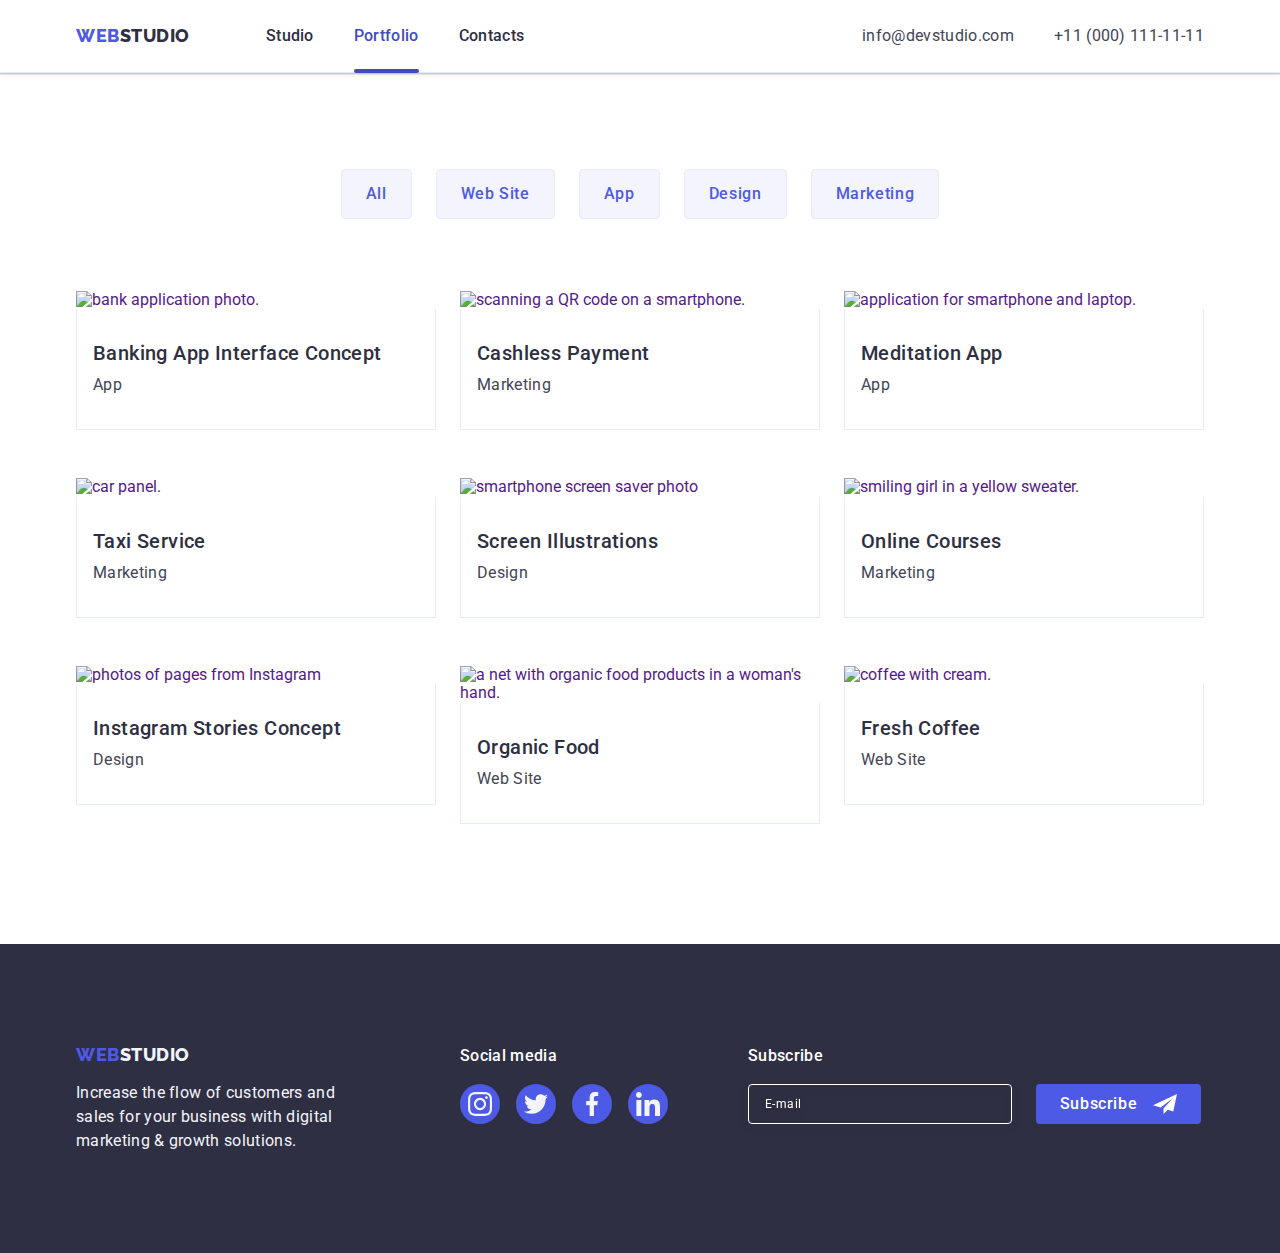
==== commit a0e1e473: "добавлено розмітку img" ====
--- a/portfolio.html
+++ b/portfolio.html
@@ -22,7 +22,7 @@
             <nav class="nav">
                 <ul class="menu list">
                     <li class="menu-item"><a class="menu-link link" href="./index.html">Studio</a></li>
-                    <li class="menu-item"><a class="menu-link link  menu-link-action" href="./portfolio.html">Portfolio</a></li>
+                    <li class="menu-item"><a class="menu-link link menu-link-action" href="./portfolio.html">Portfolio</a></li>
                     <li class="menu-item"><a class="menu-link link" href="">Contacts</a></li>
                 </ul>
             </nav>
@@ -40,23 +40,25 @@
                 </svg></button>
         </div>
         <div class="mobile-menu" data-menu>
-            <div class="container mobile-container">
+            <div class="mobile-container container">
                 <button type="button" class="mobile-icon-button" data-menu-close><svg class="mobile-icon" width="8"
                         height="8">
                         <use class="mobile-icon-close" href="./images/icons.svg#icon-close-black"></use>
                     </svg></button>
     
                 <ul class="mobile-list-menu list">
-                    <li class="mobile-menu-item"><a class="mobile-menu-link mobile-menu-link-action link"
+                    <li class="mobile-menu-item"><a class="mobile-menu-link link"
                             href="./index.html">Studio</a>
                     </li>
-                    <li class="mobile-menu-item"><a class="mobile-menu-link link" href="./portfolio.html">Portfolio</a></li>
+                    <li class="mobile-menu-item"><a class="mobile-menu-link link mobile-menu-link-action" href="./portfolio.html">Portfolio</a>
+                    </li>
                     <li class="mobile-menu-item"><a class="mobile-menu-link link" href="">Contacts</a></li>
                 </ul>
     
                 <div class="mobile-social-container">
                     <ul class="mobile-info-container list">
-                        <li class="mobile-info-address"><a class="mobile-link-tel link" href="tel:+110001111111">+11 (000)
+                        <li class="mobile-info-address"><a class="mobile-link-tel link" href="tel:+110001111111">+11
+                                (000)
                                 111-11-11</a>
                         </li>
                         <li class="mobile-info-address"><a class="mobile-link-info link"
@@ -113,8 +115,14 @@
                     <li class="portfolio-item">
                         <a class="portfolio-link link" href="">
                             <div class="portfolio-img">
-                                <img src="./images/photo/photo1.jpg" alt="bank application photo." width="360"
-                                    height="300">
+                                <picture>
+                                    <source srcset="./images/desktop-portfolio/imgdesktop1.jpg 1x, ./images/desktop-portfolio/imgdesktop1@2x.jpg 2x" media="(min-width: 1158px)">
+                                    <source srcset="./images/tablet-portfolio/imgtablet1.jpg 1x, ./images/tablet-portfolio/imgtablet1@2x.jpg 2x"
+                                        media="(min-width: 768px)">
+                                        <source srcset="./images/mobile-portfolio/imgmobile1.jpg 1x, ./images/mobile-portfolio/imgmobile1@2x.jpg 2x"
+                                            media="(max-width: 767px)">
+                                    <img src="./images/mobile-portfolio/imgmobile1.jpg" alt="bank application photo.">
+                                </picture>
                                 <p class="overlay">14 Stylish and User-Friendly App Design Concepts · Task Manager App ·
                                     Calorie Tracker App · Exotic Fruit Ecommerce App · Cloud Storage App</p>
                             </div>
@@ -127,8 +135,14 @@
                     <li class="portfolio-item">
                         <a class="portfolio-link link" href="">
                             <div class="portfolio-img">
-                                <img src="./images/photo/photo2.jpg" alt="scanning a QR code on a smartphone."
-                                    width="360" height="300">
+                                <picture>
+                                    <source srcset="./images/desktop-portfolio/imgdesktop2.jpg 1x, ./images/desktop-portfolio/imgdesktop2@2x.jpg 2x" media="(min-width: 1158px)">
+                                    <source srcset="./images/tablet-portfolio/imgtablet2.jpg 1x, ./images/tablet-portfolio/imgtablet2@2x.jpg 2x"
+                                        media="(min-width: 768px)">
+                                    <source srcset="./images/mobile-portfolio/imgmobile2.jpg 1x, ./images/mobile-portfolio/imgmobile2@2x.jpg 2x"
+                                        media="(max-width: 767px)">
+                                    <img src="./images/mobile-portfolio/imgmobile2.jpg" alt="scanning a QR code on a smartphone.">
+                                </picture>
                                 <p class="overlay">14 Stylish and User-Friendly App Design Concepts · Task Manager App ·
                                     Calorie Tracker App · Exotic Fruit Ecommerce App · Cloud Storage App</p>
                             </div>
@@ -141,8 +155,14 @@
                     <li class="portfolio-item">
                         <a class="portfolio-link link" href="">
                             <div class="portfolio-img">
-                                <img src="./images/photo/photo3.jpg" alt="application for smartphone and laptop."
-                                    width="360" height="300">
+                                <picture>
+                                    <source srcset="./images/desktop-portfolio/imgdesktop3.jpg 1x, ./images/desktop-portfolio/imgdesktop3@2x.jpg 2x" media="(min-width: 1158px)">
+                                    <source srcset="./images/tablet-portfolio/imgtablet3.jpg 1x, ./images/tablet-portfolio/imgtablet3@2x.jpg 2x"
+                                        media="(min-width: 768px)">
+                                    <source srcset="./images/mobile-portfolio/imgmobile3.jpg 1x, ./images/mobile-portfolio/imgmobile3@2x.jpg 2x"
+                                        media="(max-width: 767px)">
+                                    <img src="./images/mobile-portfolio/imgmobile3.jpg" alt="application for smartphone and laptop.">
+                                </picture>
                                 <p class="overlay">14 Stylish and User-Friendly App Design Concepts · Task Manager App ·
                                     Calorie Tracker App · Exotic Fruit Ecommerce App · Cloud Storage App</p>
                             </div>
@@ -155,7 +175,14 @@
                     <li class="portfolio-item">
                         <a class="portfolio-link link" href="">
                             <div class="portfolio-img">
-                                <img src="./images/photo/photo4.jpg" alt="car panel." width="360" height="300">
+                                <picture>
+                                    <source srcset="./images/desktop-portfolio/imgdesktop4.jpg 1x, ./images/desktop-portfolio/imgdesktop4@2x.jpg 2x" media="(min-width: 1158px)">
+                                    <source srcset="./images/tablet-portfolio/imgtablet4.jpg 1x, ./images/tablet-portfolio/imgtablet4@2x.jpg 2x"
+                                        media="(min-width: 768px)">
+                                    <source srcset="./images/mobile-portfolio/imgmobile4.jpg 1x, ./images/mobile-portfolio/imgmobile4@2x.jpg 2x"
+                                        media="(max-width: 767px)">
+                                    <img src="./images/mobile-portfolio/imgmobile4.jpg" alt="car panel.">
+                                </picture>
                                 <p class="overlay">14 Stylish and User-Friendly App Design Concepts · Task Manager
                                     App · Calorie Tracker App · Exotic Fruit Ecommerce App · Cloud Storage App</p>
                             </div>
@@ -168,8 +195,12 @@
                     <li class="portfolio-item">
                         <a class="portfolio-link link" href="">
                             <div class="portfolio-img">
-                                <img src="./images/photo/photo5.jpg" alt="smartphone screen saver photo." width="360"
-                                    height="300">
+                                <picture>
+                                    <source srcset="./images/desktop-portfolio/imgdesktop5.jpg 1x, ./images/desktop-portfolio/imgdesktop5@2x.jpg 2x" media="(min-width: 1158px)">
+                                    <source srcset="./images/tablet-portfolio/imgtablet5.jpg 1x, ./images/tablet-portfolio/imgtablet5@2x.jpg 2x" media="(min-width: 768px)">
+                                    <source srcset="./images/mobile-portfolio/imgmobile5.jpg 1x, ./images/mobile-portfolio/imgmobile5@2x.jpg 2x" media="(max-width: 767px)">
+                                    <img src="./images/mobile-portfolio/imgmobile5.jpg" alt="smartphone screen saver photo">
+                                </picture>
                                 <p class="overlay">14 Stylish and User-Friendly App Design Concepts · Task
                                     Manager App · Calorie Tracker App · Exotic Fruit Ecommerce App · Cloud
                                     Storage App</p>
@@ -183,8 +214,14 @@
                     <li class="portfolio-item">
                         <a class="portfolio-link link" href="">
                             <div class="portfolio-img">
-                                <img src="./images/photo/photo6.jpg" alt="smiling girl in a yellow sweater." width="360"
-                                    height="300">
+                                <picture>
+                                    <source srcset="./images/desktop-portfolio/imgdesktop6.jpg 1x, ./images/desktop-portfolio/imgdesktop6@2x.jpg 2x" media="(min-width: 1158px)">
+                                    <source srcset="./images/tablet-portfolio/imgtablet6.jpg 1x, ./images/tablet-portfolio/imgtablet6@2x.jpg 2x"
+                                        media="(min-width: 768px)">
+                                    <source srcset="./images/mobile-portfolio/imgmobile6.jpg 1x, ./images/mobile-portfolio/imgmobilep6@2x.jpg 2x"
+                                        media="(max-width: 767px)">
+                                    <img src="./images/mobile-portfolio/imgmobile6.jpg" alt="smiling girl in a yellow sweater.">
+                                </picture>
                                 <p class="overlay">14 Stylish and User-Friendly App Design Concepts · Task
                                     Manager App · Calorie Tracker App · Exotic Fruit Ecommerce App · Cloud
                                     Storage App</p>
@@ -198,8 +235,14 @@
                     <li class="portfolio-item">
                         <a class="portfolio-link link" href="">
                             <div class="portfolio-img">
-                                <img src="./images/photo/photo7.jpg" alt="photos of pages from Instagram." width="360"
-                                    height="300">
+                                <picture>
+                                    <source srcset="./images/desktop-portfolio/imgdesktop7.jpg 1x, ./images/desktop-portfolio/imgdesktop7@2x.jpg 2x" media="(min-width: 1158px)">
+                                    <source srcset="./images/tablet-portfolio/imgtablet7.jpg 1x, ./images/tablet-portfolio/imgtablet7@2x.jpg 2x"
+                                        media="(min-width: 768px)">
+                                    <source srcset="./images/mobile-portfolio/imgmobile7.jpg 1x, ./images/mobile-portfolio/imgmobile7@2x.jpg 2x"
+                                        media="(max-width: 767px)">
+                                    <img src="./images/mobile-portfolio/imgmobile7.jpg" alt="photos of pages from Instagram">
+                                </picture>
                                 <p class="overlay">14 Stylish and User-Friendly App Design Concepts ·
                                     Task Manager App · Calorie Tracker App · Exotic Fruit Ecommerce App
                                     · Cloud Storage App</p>
@@ -213,8 +256,14 @@
                     <li class="portfolio-item">
                         <a class="portfolio-link link" href="">
                             <div class="portfolio-img">
-                                <img src="./images/photo/photo8.jpg"
-                                    alt="a net with organic food products in a woman's hand." width="360" height="300">
+                                <picture>
+                                    <source srcset="./images/desktop-portfolio/imgdesktop8.jpg 1x, ./images/desktop-portfolio/imgdesktop8@2x.jpg 2x" media="(min-width: 1158px)">
+                                    <source srcset="./images/tablet-portfolio/imgtablet8.jpg 1x, ./images/tablet-portfolio/imgtablet8@2x.jpg 2x"
+                                        media="(min-width: 768px)">
+                                    <source srcset="./images/mobile-portfolio/imgmobile8.jpg 1x, ./images/mobile-portfolio/imgmobile8@2x.jpg 2x"
+                                        media="(max-width: 767px)">
+                                    <img src="./images/mobile-portfolio/imgmobile8.jpg" alt="a net with organic food products in a woman's hand.">
+                                </picture>
                                 <p class="overlay">14 Stylish and User-Friendly App Design Concepts
                                     · Task Manager App · Calorie Tracker App · Exotic Fruit
                                     Ecommerce App · Cloud Storage App</p>
@@ -228,7 +277,14 @@
                     <li class="portfolio-item">
                         <a class="portfolio-link link" href="">
                             <div class="portfolio-img">
-                                <img src="./images/photo/photo9.jpg" alt="coffee with cream." width="360" height="300">
+                                <picture>
+                                    <source srcset="./images/desktop-portfolio/imgdesktop9.jpg 1x, ./images/desktop-portfolio/imgdesktop9@2x.jpg 2x" media="(min-width: 1158px)">
+                                    <source srcset="./images/tablet-portfolio/imgtablet9.jpg 1x, ./images/tablet-portfolio/imgtablet9@2x.jpg 2x"
+                                        media="(min-width: 768px)">
+                                    <source srcset="./images/mobile-portfolio/imgmobile9.jpg 1x, ./images/mobile-portfolio/imgmobile9@2x.jpg 2x"
+                                        media="(max-width: 767px)">
+                                    <img src="./images/mobile-portfolio/imgmobile9.jpg" alt="coffee with cream.">
+                                </picture>
                                 <p class="overlay">14 Stylish and User-Friendly App Design
                                     Concepts · Task Manager App · Calorie Tracker App · Exotic
                                     Fruit Ecommerce App · Cloud Storage App</p>
@@ -298,6 +354,64 @@
         </div>
     </div>
 </footer>
+    <div class="backdrop is-hidden" data-modal>
+        <div class="modal container">
+            <button type="button" data-modal-close class="modal-button">
+                <svg class="modal-icon" width="8" height="8">
+                    <use href="./images/icons.svg#icon-close-black"></use>
+                </svg>
+            </button>
+            <p class="modal-text">Leave your contacts and we will call you back</p>
+            <form class="modal-form">
+                <div class="container-form-field">
+                    <label for="user-name" class="modal-form-desc">Name</label>
+                    <div class="modal-form-container">
+                        <input id="user-name" class="modal-form-input" name="user-name" type="text" required
+                            pattern="[a-zA-Zа-яА-Я]+" minlength="2">
+                        <svg class="modal-icon-input" width="18" height="24">
+                            <use href="./images/icons.svg#icon-person-black"></use>
+                        </svg>
+                    </div>
+                </div>
+                <div class="container-form-field">
+                    <label for="user-tel" class="modal-form-desc">Phone</label>
+                    <div class="modal-form-container">
+                        <input id="user-tel" class="modal-form-input" name="user-tel" type="tel" required
+                            pattern="[0-9]{3}-[0-9]{3}-[0-9]{2}-[0-9]{2}" title="xxx-xxx-xx-xx">
+                        <svg class="modal-icon-input" width="18" height="24">
+                            <use href="./images/icons.svg#icon-phone-black"></use>
+                        </svg>
+                    </div>
+                </div>
+                <div class="container-form-field">
+                    <label for="user-email" class="modal-form-desc">Email</label>
+                    <div class="modal-form-container">
+                        <input id="user-email" class="modal-form-input" name="user-email" type="email" required pattern="">
+                        <svg class="modal-icon-input" width="18" height="24">
+                            <use href="./images/icons.svg#icon-email-black"></use>
+                        </svg>
+                    </div>
+                </div>
+                <div class="container-form-textarea">
+                    <label for="user-comment" class="modal-form-desc">Comment</label>
+                    <textarea id="user-comment" name="user-comment" class="modal-form-message"
+                        placeholder="Text input"></textarea>
+                </div>
+                <div class="container-check">
+                    <input class="modal-form-check visually-hidden" value="true" name="user-privacy" id="user-privacy"
+                        type="checkbox">
+                    <label class="modal-form-check-desc" for="user-privacy"><span class="modal-check"><svg
+                                class="modal-check-icon" width="10" height="8">
+                                <use href="./images/icons.svg#icon-vector"></use>
+                            </svg></span>I accept the terms and conditions of the&nbsp;<a class="link-form-check"
+                            href="">Privacy Policy</a></label>
+                </div>
+                <button type="submit" class="modal-form-submit">Send</button>
+            </form>
+        </div>
+    </div>
+    <script src="./js/mobile-menu.js"></script>
+    <script src="./js/modal.js"></script>
 </body>
 
 </html>--- a/css/styles.css
+++ b/css/styles.css
@@ -627,10 +627,10 @@
 
 @media screen and (min-width: 480px) {
     .container {
-        width: 420px;
+        width: 428px;
         margin: 0 auto;
     }
-
+    
 }
 
 @media (min-device-pixel-ratio: 2) and (max-width: 767px),
@@ -1060,7 +1060,7 @@
 
     .mobile-social {
         display: flex;
-        gap: 56px;
+        justify-content: space-between;
     }
 }
 /*portfolio*/
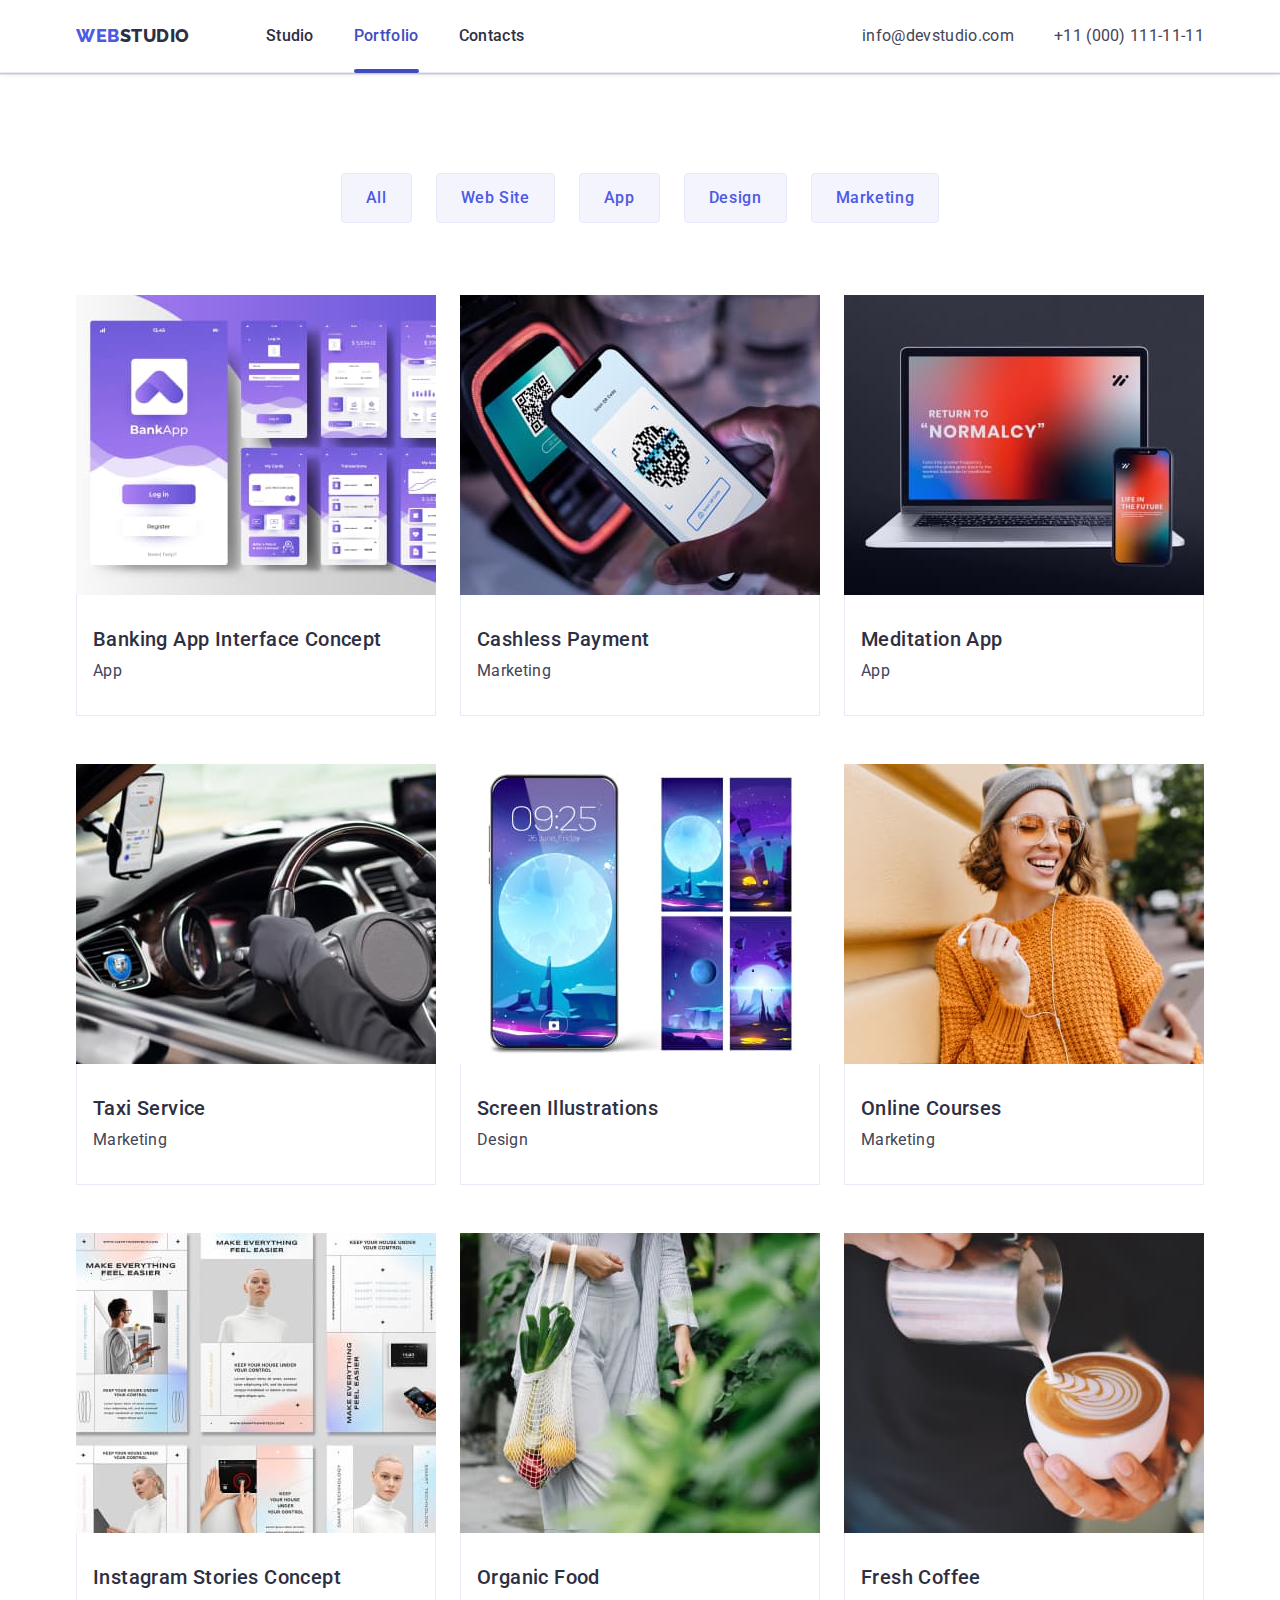
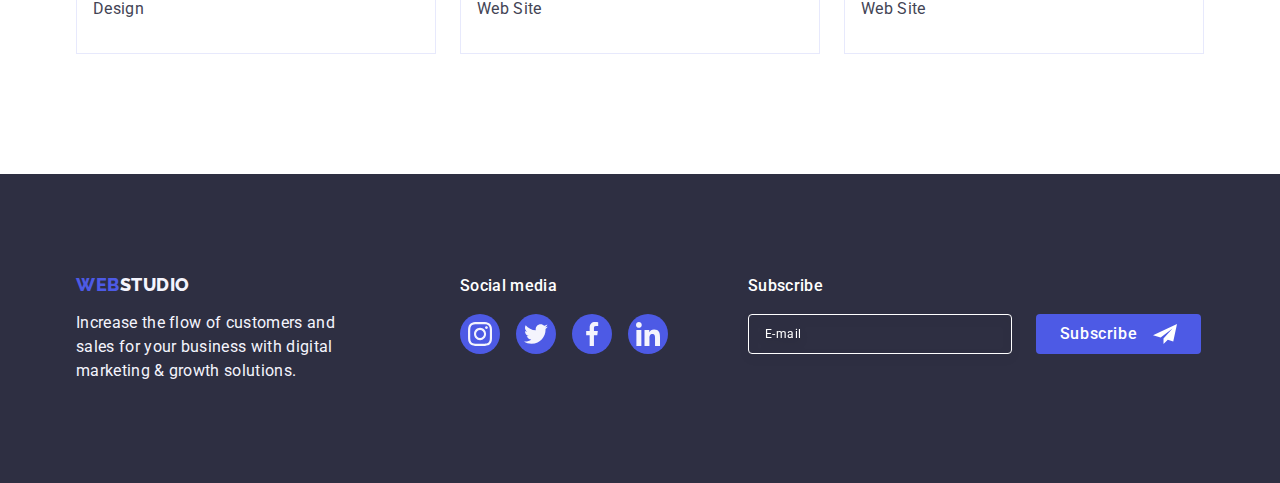
==== commit 4238512d: "добавлено картинку" ====
--- a/portfolio.html
+++ b/portfolio.html
@@ -218,7 +218,7 @@
                                     <source srcset="./images/desktop-portfolio/imgdesktop6.jpg 1x, ./images/desktop-portfolio/imgdesktop6@2x.jpg 2x" media="(min-width: 1158px)">
                                     <source srcset="./images/tablet-portfolio/imgtablet6.jpg 1x, ./images/tablet-portfolio/imgtablet6@2x.jpg 2x"
                                         media="(min-width: 768px)">
-                                    <source srcset="./images/mobile-portfolio/imgmobile6.jpg 1x, ./images/mobile-portfolio/imgmobilep6@2x.jpg 2x"
+                                    <source srcset="./images/mobile-portfolio/imgmobile6.jpg 1x, ./images/mobile-portfolio/imgmobile6@2x.jpg 2x"
                                         media="(max-width: 767px)">
                                     <img src="./images/mobile-portfolio/imgmobile6.jpg" alt="smiling girl in a yellow sweater.">
                                 </picture>
--- a/css/styles.css
+++ b/css/styles.css
@@ -21,6 +21,9 @@
     color: var(--color-primary);
     font-family: "Roboto", sans-serif;
 }
+body.modal-open {
+    overflow: hidden;
+}
 .list {
     list-style: none;
     margin-top: 0;
@@ -189,9 +192,7 @@
     letter-spacing: 0.02em;
     line-height: 1.5;
 }
-.advantages-item:not(:last-child) {
-    margin-bottom: 72px;
-}
+
 /* SECTION TEAM  MOBILE*/
 .team {
     padding-top: 96px;
@@ -407,6 +408,8 @@
     height: 100%;
     background-color: rgba(46, 47, 66, 0.4);
     transition: opacity var(--transition-dur-func), visibility var(--transition-dur-func);
+    overflow: scroll;
+    padding: 93px 15px 0;
 }
 
 .is-hidden {
@@ -430,6 +433,7 @@
     border: 1px solid rgba(0, 0, 0, 0.1);
     transition: background-color var(--transition-dur-func),
         border var(--transition-dur-func);
+   
 }
 
 .modal-button:hover,
@@ -444,10 +448,10 @@
 }
 
 .modal {
-    position: absolute;
-    top: 50%;
+    position: relative;
+   /*top: 50%;
     left: 50%;
-    transform: translate(-50%, -50%);
+    transform: translate(-50%, -50%);*/
     padding: 72px 16px 24px 16px;
     min-height: 576px;
     background-color: var(--background-modal);
@@ -578,7 +582,7 @@
 
 }
 
-.link-form {
+.link-form-check {
     color: var(--color-action);
 }
 
@@ -595,7 +599,7 @@
     cursor: pointer;
 }
 
-.modal-form-check:checked+.modal-form-check-desc>.modal-check {
+.modal-form-check:checked + .modal-form-check-desc > .modal-check {
     background-color: var(--background-button);
     border: none;
     fill: var(--color-hero);
@@ -624,6 +628,112 @@
 .modal-form-submit:focus {
     background-color: var(--background-button);
 }
+
+/*portfolio*/
+.portfolio {
+    padding: 48px 0;
+}
+
+.button-container {
+    display: flex;
+    gap: 24px;
+    margin-bottom: 48px;
+    flex-wrap: wrap;
+}
+
+.button {
+    padding: 12px 24px;
+    color: var(--color-action);
+    background-color: var(--background-secondary);
+    font-family: 'Roboto', sans-serif;
+    font-style: normal;
+    font-weight: 500;
+    font-size: 16px;
+    line-height: 1.5;
+    letter-spacing: 0.04em;
+    border: 1px solid var(--color-border);
+    border-radius: 4px;
+    transition: color var(--transition-dur-func),
+        background-color var(--transition-dur-func),
+        border-color var(--transition-dur-func),
+        box-shadow var(--transition-dur-func);
+}
+
+.button:hover,
+.button:focus {
+    color: var(--color-hero);
+    background-color: var(--background-button);
+    border: 1px solid transparent;
+    box-shadow: 0px 3px 1px rgba(0, 0, 0, 0.1),
+        0px 2px 1px rgba(0, 0, 0, 0.08),
+        0px 2px 2px rgba(0, 0, 0, 0.12);
+}
+
+
+
+.portfolio-link {
+    display: block;
+    width: 100%;
+    transition: box-shadow var(--transition-dur-func);
+}
+
+.portfolio-link:hover,
+.portfolio-link:focus {
+    box-shadow: 0px 1px 6px rgba(46, 47, 66, 0.08),
+        0px 1px 1px rgba(46, 47, 66, 0.16),
+        0px 2px 1px rgba(46, 47, 66, 0.08);
+
+}
+
+.portfolio-link:hover .overlay,
+.portfolio-link:focus .overlay {
+    transform: translateY(0%);
+}
+
+.portfolio-img {
+    position: relative;
+    overflow: hidden;
+}
+
+.overlay {
+    position: absolute;
+    overflow: auto;
+    transform: translateY(100%);
+    transition: transform var(--transition-dur-func);
+    top: 0;
+    left: 0;
+    width: 100%;
+    height: 100%;
+    font-size: 16px;
+    line-height: 1.5;
+    letter-spacing: 0.02em;
+    color: var(--color-light);
+    background-color: var(--color-action);
+    padding: 40px 32px;
+}
+
+.card-portfolio {
+    padding: 32px 16px;
+    border: 1px solid var(--color-border);
+    border-top: none;
+}
+
+.portfolio-title {
+    margin-bottom: 8px;
+    color: var(--color-secondary);
+    font-weight: 500;
+    font-size: 20px;
+    line-height: 1.2;
+    letter-spacing: 0.02em;
+}
+
+.portfolio-text {
+    color: var(--color-primary);
+    font-size: 16px;
+    line-height: 1.5;
+    letter-spacing: 0.02em;
+}
+
 
 @media screen and (min-width: 480px) {
     .container {
@@ -747,9 +857,6 @@
 .advantages-item {
     flex-basis: calc((100% - 24px) / 2);
 }
-.advantages-item:not(:last-child) {
-    margin-bottom: 0;
-}
 .title {
     text-align: left;
 }
@@ -768,6 +875,20 @@
 .customers-item {
     width: 168px;
 }
+/*portfolio TABLET*/
+.portfolio {
+    padding: 64px 0 96px;
+}
+.button-container {
+    justify-content: center;
+    margin-bottom: 64px;
+}
+.portfolio-list {
+    display: flex;
+    column-gap: 24px;
+    row-gap: 72px;
+    flex-wrap: wrap;
+}
 
 /*footer  TABLET*/
 .logo-social-footer {
@@ -806,8 +927,7 @@
     margin-left: 24px;
 }
 .modal {
-    width: 408px;
-    padding: 72px 25px 24px 23px;
+   max-width: 408px;
 }
 }
 
@@ -917,6 +1037,16 @@
 .customers {
     padding: 120px 0;
 }
+/*portfolio DESKTOP*/
+.portfolio {
+    padding: 100px 0 120px;
+}
+.button-container {
+    margin-bottom: 72px;
+}
+.portfolio-list {
+    row-gap: 48px;
+}
 /*  SECTION FOOTER  DESKTOP*/
 .footer {
     padding: 100px 0;
@@ -930,10 +1060,14 @@
 .container-social-footer {
     margin-right: 80px;
 }
+.backdrop {
+    padding: 80px 0 0;
+} 
+
 .modal {
-    width: 408px;
     padding: 72px 24px 24px 24px;
 }
+
 }
 @media (min-device-pixel-ratio: 2) and (min-width: 1158px),
 (min-resolution: 192dpi) and (min-width: 1158px),
@@ -975,8 +1109,8 @@
         top: 0;
         left: 0;
         z-index: 1000;
-        width: 100%;
-        height: 100%;
+        width: 100vw;
+        height: 100vh;
         background-color: var(--background-primary);
         box-shadow: 0px 2px 1px rgba(46, 47, 66, 0.08),
             0px 1px 1px rgba(46, 47, 66, 0.16),
@@ -1062,118 +1196,11 @@
         display: flex;
         justify-content: space-between;
     }
-}
-/*portfolio*/
-.portfolio {
-    padding-top: 96px;
-    padding-bottom: 120px;
-}
-
-.button-container {
-    display: flex;
-    justify-content: center;
-    gap: 24px;
-    margin-bottom: 72px;
-}
-
-.button {
-    padding: 12px 24px;
-    color: var(--color-action);
-    background-color: var(--background-secondary);
-    font-family: 'Roboto', sans-serif;
-    font-style: normal;
-    font-weight: 500;
-    font-size: 16px;
-    line-height: 1.5;
-    letter-spacing: 0.04em;
-    border: 1px solid var(--color-border);
-    border-radius: 4px;
-    transition: color var(--transition-dur-func),
-        background-color var(--transition-dur-func),
-        border-color var(--transition-dur-func),
-        box-shadow var(--transition-dur-func);
-}
-
-.button:hover,
-.button:focus {
-    color: var(--color-hero);
-    background-color: var(--background-button);
-    border: 1px solid transparent;
-    box-shadow: 0px 3px 1px rgba(0, 0, 0, 0.1),
-        0px 2px 1px rgba(0, 0, 0, 0.08),
-        0px 2px 2px rgba(0, 0, 0, 0.12);
-}
-
-.portfolio-list {
-    display: flex;
-    flex-wrap: wrap;
-    row-gap: 48px;
-    column-gap: 24px;
-
-}
-
-.portfolio-item {
-    width: calc((100% - 48px) / 3);
-}
-
-.portfolio-link {
-    display: block;
-    transition: box-shadow var(--transition-dur-func);
-}
-
-.portfolio-link:hover,
-.portfolio-link:focus {
-    box-shadow: 0px 1px 6px rgba(46, 47, 66, 0.08),
-        0px 1px 1px rgba(46, 47, 66, 0.16),
-        0px 2px 1px rgba(46, 47, 66, 0.08);
-
-}
-
-.portfolio-link:hover .overlay,
-.portfolio-link:focus .overlay {
-    transform: translateY(0%);
-}
-
-.portfolio-img {
-    position: relative;
-    overflow: hidden;
-}
-
-.overlay {
-    position: absolute;
-    overflow: auto;
-    transform: translateY(100%);
-    transition: transform var(--transition-dur-func);
-    top: 0;
-    left: 0;
-    width: 100%;
-    height: 100%;
-    font-size: 16px;
-    line-height: 1.5;
-    letter-spacing: 0.02em;
-    color: var(--color-light);
-    background-color: var(--color-action);
-    padding: 40px 32px;
-}
-
-.card-portfolio {
-    padding: 32px 16px;
-    border: 1px solid var(--color-border);
-    border-top: none;
-}
-
-.portfolio-title {
-    margin-bottom: 8px;
-    color: var(--color-secondary);
-    font-weight: 500;
-    font-size: 20px;
-    line-height: 1.2;
-    letter-spacing: 0.02em;
-}
-
-.portfolio-text {
-    color: var(--color-primary);
-    font-size: 16px;
-    line-height: 1.5;
-    letter-spacing: 0.02em;
-}
+    .advantages-item:not(:last-child) {
+            margin-bottom: 72px;
+        }
+    .portfolio-item:not(:last-child) {
+            margin-bottom: 48px;
+        }
+}
+
